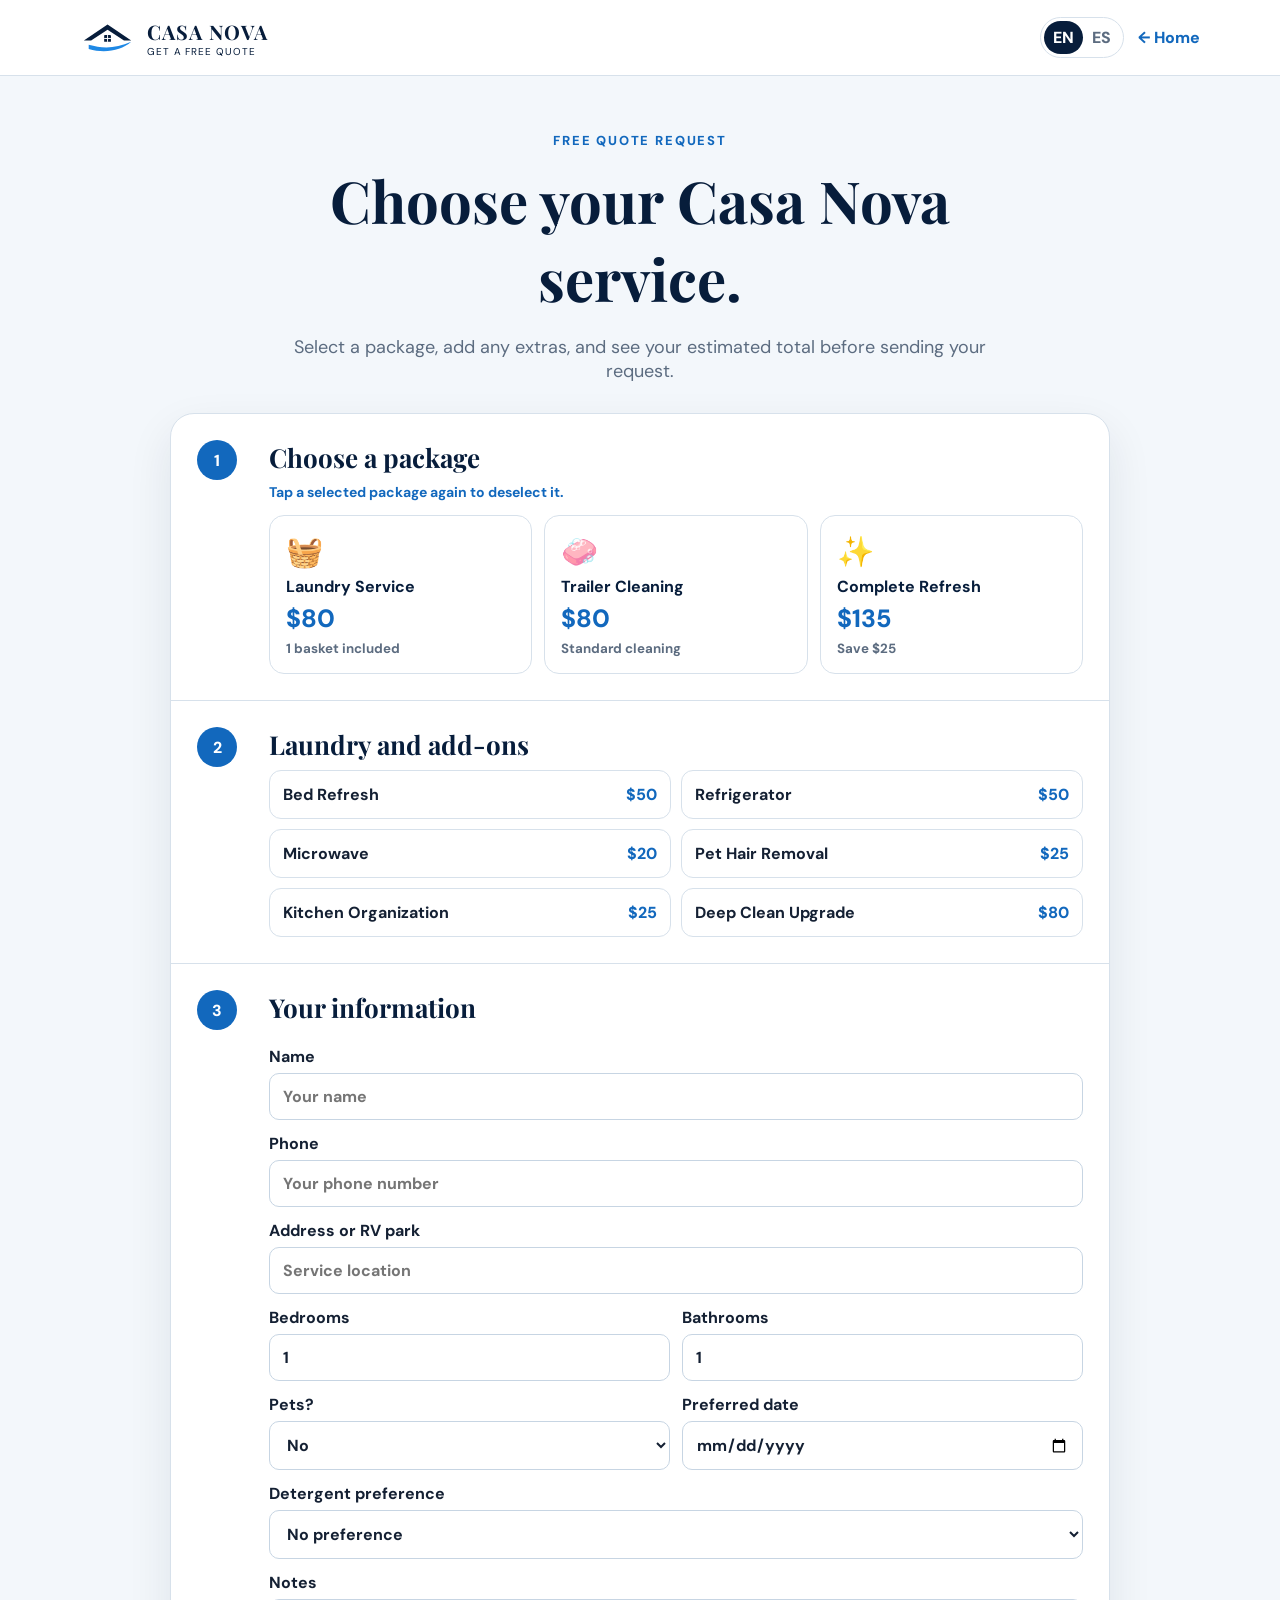
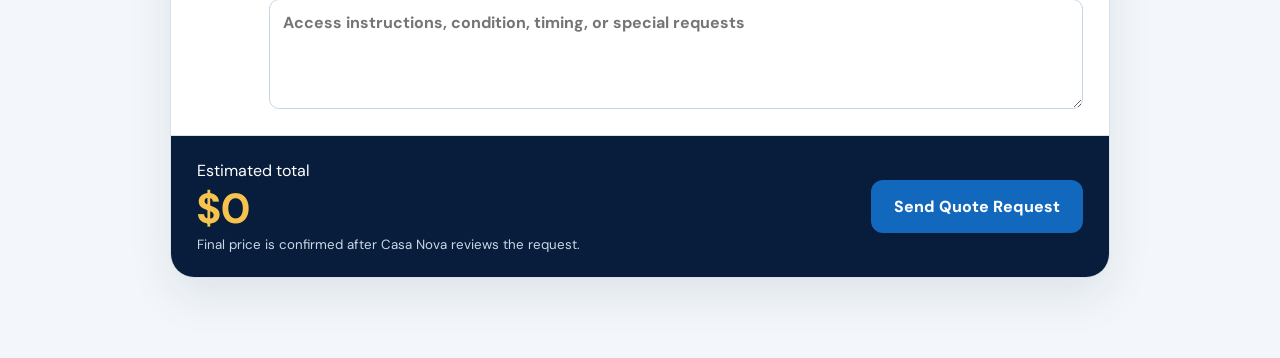
==== quote.html @ 49191aed "Add files via upload" ====
<!DOCTYPE html>
<html lang="en">
<head>
  <meta charset="UTF-8">
  <meta name="viewport" content="width=device-width, initial-scale=1.0">
  <meta name="description" content="Request a Casa Nova cleaning or laundry quote.">
  <title>Get a Quote | Casa Nova</title>
  <link rel="preconnect" href="https://fonts.googleapis.com">
  <link rel="preconnect" href="https://fonts.gstatic.com" crossorigin>
  <link href="https://fonts.googleapis.com/css2?family=DM+Sans:wght@400;500;600;700;800&family=Playfair+Display:wght@600;700&display=swap" rel="stylesheet">
  <link rel="stylesheet" href="styles.css">
</head>
<body class="quote-page">
  <header class="site-header">
    <div class="container nav-wrap">
      <a class="brand" href="index.html" aria-label="Casa Nova home">
        <svg class="brand-mark" viewBox="0 0 120 70" aria-hidden="true">
          <path d="M8 40 57 7l49 33h-15L57 18 23 40Z" fill="currentColor"/>
          <path d="M18 49c29 8 55 8 88-6-21 18-54 25-88 15Z" fill="#1E88E5"/>
          <rect x="50" y="29" width="14" height="14" rx="1" fill="currentColor"/>
          <path d="M57 29v14M50 36h14" stroke="#fff" stroke-width="2"/>
        </svg>
        <span><strong>CASA NOVA</strong><small>Get a Free Quote</small></span>
      </a>
      <div class="header-right">
        <div class="language-switch">
          <button class="lang-btn active" type="button" data-lang="en">EN</button>
          <button class="lang-btn" type="button" data-lang="es">ES</button>
        </div>
        <a class="back-home" href="index.html" data-en="← Home" data-es="← Inicio">← Home</a>
      </div>
    </div>
  </header>

  <main class="quote-main">
    <div class="container quote-layout">
      <section class="quote-intro">
        <p class="eyebrow" data-en="Free Quote Request" data-es="Solicitud de Cotización Gratis">Free Quote Request</p>
        <h1 data-en="Choose your Casa Nova service." data-es="Elija su servicio Casa Nova.">Choose your Casa Nova service.</h1>
        <p data-en="Select a package, add any extras, and see your estimated total before sending your request." data-es="Seleccione un paquete, agregue extras y vea su total estimado antes de enviar su solicitud.">
          Select a package, add any extras, and see your estimated total before sending your request.
        </p>
      </section>

      <form id="bookingForm" class="booking-card">
        <section class="quote-section">
          <div class="section-number">1</div>
          <div class="section-body">
            <h2 data-en="Choose a package" data-es="Elija un paquete">Choose a package</h2>
            <p class="tap-note" data-en="Tap a selected package again to deselect it." data-es="Toque nuevamente un paquete seleccionado para quitarlo.">Tap a selected package again to deselect it.</p>
            <div class="package-grid">
              <label class="package-card">
                <input type="radio" name="service" value="laundry">
                <span><b>🧺</b><strong data-en="Laundry Service" data-es="Servicio de Lavandería">Laundry Service</strong><em>$80</em><small data-en="1 basket included" data-es="1 canasta incluida">1 basket included</small></span>
              </label>
              <label class="package-card">
                <input type="radio" name="service" value="cleaning">
                <span><b>🧼</b><strong data-en="Trailer Cleaning" data-es="Limpieza de Tráiler">Trailer Cleaning</strong><em>$80</em><small data-en="Standard cleaning" data-es="Limpieza estándar">Standard cleaning</small></span>
              </label>
              <label class="package-card">
                <input type="radio" name="service" value="complete">
                <span><b>✨</b><strong data-en="Complete Refresh" data-es="Paquete Completo">Complete Refresh</strong><em>$135</em><small data-en="Save $25" data-es="Ahorre $25">Save $25</small></span>
              </label>
            </div>
          </div>
        </section>

        <section class="quote-section">
          <div class="section-number">2</div>
          <div class="section-body">
            <h2 data-en="Laundry and add-ons" data-es="Lavandería y extras">Laundry and add-ons</h2>
            <div id="basketSection" class="basket-control">
              <label><span data-en="Total laundry baskets" data-es="Total de canastas">Total laundry baskets</span><input id="baskets" type="number" min="1" max="20" value="1"></label>
              <small data-en="The first basket is included. Each additional basket is $15." data-es="La primera canasta está incluida. Cada canasta adicional cuesta $15.">The first basket is included. Each additional basket is $15.</small>
            </div>
            <div class="addon-grid">
              <label class="addon"><input type="checkbox" value="bed"><span><strong data-en="Bed Refresh" data-es="Servicio de Cama">Bed Refresh</strong><em>$50</em></span></label>
              <label class="addon"><input type="checkbox" value="fridge"><span><strong data-en="Refrigerator" data-es="Refrigerador">Refrigerator</strong><em>$50</em></span></label>
              <label class="addon"><input type="checkbox" value="microwave"><span><strong data-en="Microwave" data-es="Microondas">Microwave</strong><em>$20</em></span></label>
              <label class="addon"><input type="checkbox" value="pet"><span><strong data-en="Pet Hair Removal" data-es="Pelo de Mascota">Pet Hair Removal</strong><em>$25</em></span></label>
              <label class="addon"><input type="checkbox" value="kitchen"><span><strong data-en="Kitchen Organization" data-es="Organización de Cocina">Kitchen Organization</strong><em>$25</em></span></label>
              <label class="addon"><input id="deepClean" type="checkbox" value="deep"><span><strong data-en="Deep Clean Upgrade" data-es="Limpieza Profunda">Deep Clean Upgrade</strong><em>$80</em></span></label>
            </div>
          </div>
        </section>

        <section class="quote-section">
          <div class="section-number">3</div>
          <div class="section-body form-fields">
            <h2 data-en="Your information" data-es="Su información">Your information</h2>
            <label><span data-en="Name" data-es="Nombre">Name</span><input id="name" type="text" required placeholder="Your name"></label>
            <label><span data-en="Phone" data-es="Teléfono">Phone</span><input id="phone" type="tel" required placeholder="Your phone number"></label>
            <label><span data-en="Address or RV park" data-es="Dirección o parque de RV">Address or RV park</span><input id="address" type="text" placeholder="Service location"></label>
            <div class="two-col">
              <label><span data-en="Bedrooms" data-es="Recámaras">Bedrooms</span><input id="bedrooms" type="number" min="0" value="1"></label>
              <label><span data-en="Bathrooms" data-es="Baños">Bathrooms</span><input id="bathrooms" type="number" min="0" step="0.5" value="1"></label>
            </div>
            <div class="two-col">
              <label><span data-en="Pets?" data-es="¿Mascotas?">Pets?</span><select id="pets"><option value="No">No</option><option value="Yes">Yes</option></select></label>
              <label><span data-en="Preferred date" data-es="Fecha preferida">Preferred date</span><input id="date" type="date"></label>
            </div>
            <label><span data-en="Detergent preference" data-es="Preferencia de detergente">Detergent preference</span>
              <select id="detergent">
                <option value="No preference">No preference</option>
                <option value="Tide">Tide</option>
                <option value="Gain">Gain</option>
                <option value="Arm & Hammer">Arm & Hammer</option>
                <option value="Free & Clear">Free & Clear</option>
              </select>
            </label>
            <label><span data-en="Notes" data-es="Notas">Notes</span><textarea id="notes" rows="4" placeholder="Access instructions, condition, timing, or special requests"></textarea></label>
          </div>
        </section>

        <section class="quote-summary">
          <div>
            <span data-en="Estimated total" data-es="Total estimado">Estimated total</span>
            <strong id="estimatedTotal">$0</strong>
            <small data-en="Final price is confirmed after Casa Nova reviews the request." data-es="El precio final se confirma después de revisar la solicitud.">Final price is confirmed after Casa Nova reviews the request.</small>
          </div>
          <button class="btn btn-primary" type="submit" data-en="Send Quote Request" data-es="Enviar Solicitud">Send Quote Request</button>
        </section>
      </form>
    </div>
  </main>

  <script src="script.js"></script>
</body>
</html>
---- styles.css ----
:root{
  --navy:#071d3b;--blue:#1268bd;--gold:#d4a017;--ink:#142033;--muted:#5c6c80;
  --soft:#f3f7fb;--border:#d7e1eb;--white:#fff;
}
*{box-sizing:border-box}
html{scroll-behavior:smooth}
body{margin:0;font-family:"DM Sans",sans-serif;color:var(--ink);background:#fff}
a{text-decoration:none;color:inherit}
button,input,select,textarea{font:inherit}
.container{width:min(1120px,calc(100% - 28px));margin:auto}
.site-header{height:76px;background:#fff;border-bottom:1px solid var(--border);display:flex;align-items:center;position:sticky;top:0;z-index:50}
.nav-wrap{display:flex;align-items:center;justify-content:space-between;gap:20px}
.brand{display:flex;align-items:center;gap:9px;color:var(--navy)}
.brand-mark{width:58px;height:42px}
.brand span{display:flex;flex-direction:column}
.brand strong{font-family:"Playfair Display",serif;font-size:20px;letter-spacing:.05em}
.brand small{font-size:10px;text-transform:uppercase;letter-spacing:.09em}
.header-right{display:flex;align-items:center;gap:14px}
.header-phone,.back-home{font-weight:800;color:var(--blue)}
.language-switch{display:flex;border:1px solid var(--border);border-radius:999px;padding:3px}
.lang-btn{border:0;background:transparent;border-radius:999px;padding:6px 9px;font-weight:800;color:var(--muted);cursor:pointer}
.lang-btn.active{background:var(--navy);color:#fff}

.home-hero{position:relative;min-height:calc(100svh - 76px);display:flex;align-items:center;overflow:hidden}
.hero-bg{position:absolute;inset:0;width:100%;height:100%;object-fit:cover}
.hero-overlay{position:absolute;inset:0;background:linear-gradient(90deg,rgba(3,18,39,.9) 0%,rgba(4,26,55,.78) 48%,rgba(4,26,55,.26) 100%)}
.hero-content{position:relative;z-index:2;color:#fff;max-width:760px;padding-top:38px;padding-bottom:38px}
.eyebrow{text-transform:uppercase;letter-spacing:.14em;font-weight:800;font-size:13px;color:var(--blue);margin:0 0 12px}
.eyebrow.light{color:#bfe4ff}
h1,h2{font-family:"Playfair Display",serif;color:var(--navy)}
.home-hero h1{color:#fff;font-size:clamp(52px,8vw,92px);line-height:.98;margin:0 0 10px}
.hero-tagline{font-family:"Playfair Display",serif;font-size:clamp(25px,3vw,38px);color:#f6c34e;margin:0 0 15px}
.hero-summary{font-size:20px;line-height:1.55;max-width:650px;color:#edf5fb}
.hero-actions{display:flex;gap:13px;margin-top:28px}
.btn{display:inline-flex;align-items:center;justify-content:center;border-radius:12px;padding:15px 22px;border:1px solid transparent;font-weight:800;cursor:pointer}
.btn-gold{background:var(--gold);color:#fff}
.btn-glass{background:rgba(255,255,255,.12);border-color:rgba(255,255,255,.6);color:#fff}
.btn-primary{background:var(--blue);color:#fff}
.quick-options{margin-top:-52px;position:relative;z-index:4}
.quick-grid{display:grid;grid-template-columns:repeat(3,1fr);gap:14px}
.quick-card{display:flex;align-items:center;gap:14px;background:#fff;border:1px solid var(--border);border-radius:17px;padding:18px;box-shadow:0 16px 35px rgba(7,29,59,.12)}
.quick-card span{font-size:34px}
.quick-card div{display:flex;flex-direction:column}
.quick-card strong{color:var(--navy);font-size:18px}
.quick-card small{color:var(--muted)}
.quick-card.featured{border:2px solid var(--gold)}
.home-footer-callout{padding:30px 0}
.callout-row{display:flex;align-items:center;justify-content:space-between;gap:20px}
.callout-row>div{display:flex;flex-direction:column}
.callout-row strong{color:var(--navy)}
.callout-row span{color:var(--muted)}
.text-link{color:var(--blue);font-weight:800}

.quote-main{padding:56px 0 80px;background:var(--soft);min-height:calc(100vh - 76px)}
.quote-layout{max-width:940px}
.quote-intro{text-align:center;max-width:720px;margin:0 auto 30px}
.quote-intro h1{font-size:clamp(38px,5vw,58px);margin:0 0 10px}
.quote-intro>p:last-child{color:var(--muted);font-size:18px}
.booking-card{background:#fff;border:1px solid var(--border);border-radius:24px;box-shadow:0 18px 45px rgba(7,29,59,.09);overflow:hidden}
.quote-section{display:grid;grid-template-columns:54px 1fr;gap:18px;padding:26px;border-bottom:1px solid var(--border)}
.section-number{width:40px;height:40px;border-radius:50%;display:grid;place-items:center;background:var(--blue);color:#fff;font-weight:800}
.section-body h2{font-size:26px;margin:0 0 8px}
.tap-note{margin:0 0 14px;color:var(--blue);font-weight:700;font-size:14px}
.package-grid{display:grid;grid-template-columns:repeat(3,1fr);gap:12px}
.package-card input,.addon input{position:absolute;opacity:0}
.package-card span{height:100%;display:flex;flex-direction:column;gap:5px;padding:16px;border:1px solid var(--border);border-radius:15px;cursor:pointer}
.package-card input:checked+span{border-color:var(--blue);box-shadow:0 0 0 3px rgba(18,104,189,.13);background:#f4f9fe}
.package-card b{font-size:30px}.package-card strong{color:var(--navy)}.package-card em{font-style:normal;color:var(--blue);font-size:25px;font-weight:800}.package-card small{color:var(--muted)}
.basket-control{display:grid;gap:7px;margin-bottom:15px}
.basket-control label{max-width:260px}
.addon-grid{display:grid;grid-template-columns:repeat(2,1fr);gap:10px}
.addon span{display:flex;align-items:center;justify-content:space-between;gap:10px;border:1px solid var(--border);border-radius:12px;padding:13px;cursor:pointer}
.addon input:checked+span{border-color:var(--blue);background:#f4f9fe;box-shadow:0 0 0 3px rgba(18,104,189,.1)}
.addon input:disabled+span{opacity:.45}
.addon em{font-style:normal;color:var(--blue);font-weight:800}
.form-fields{display:grid;gap:13px}
label{display:grid;gap:6px;font-weight:700}
input,select,textarea{width:100%;border:1px solid #c7d5e3;border-radius:10px;padding:12px 13px;background:#fff;color:var(--ink)}
input:focus,select:focus,textarea:focus{outline:3px solid rgba(18,104,189,.13);border-color:var(--blue)}
.two-col{display:grid;grid-template-columns:1fr 1fr;gap:12px}
.quote-summary{display:flex;align-items:center;justify-content:space-between;gap:20px;background:var(--navy);color:#fff;padding:24px 26px}
.quote-summary>div{display:flex;flex-direction:column}
.quote-summary strong{font-size:42px;color:#f6c34e}
.quote-summary small{color:#cbd9e7}

@media(max-width:760px){
  .header-phone{display:none}
  .home-hero{min-height:calc(100svh - 76px)}
  .hero-overlay{background:linear-gradient(180deg,rgba(3,18,39,.55) 0%,rgba(3,18,39,.88) 68%,rgba(3,18,39,.96) 100%)}
  .hero-content{align-self:flex-end;padding-bottom:100px}
  .home-hero h1{font-size:52px}
  .hero-summary{font-size:17px}
  .quick-options{margin-top:-74px}
  .quick-grid{grid-template-columns:1fr}
  .quick-card{padding:14px 16px}
  .home-footer-callout{padding:22px 0 28px}
  .callout-row{flex-direction:column;align-items:flex-start}
  .quote-main{padding-top:34px}
  .quote-section{grid-template-columns:1fr;padding:20px}
  .section-number{width:34px;height:34px}
  .package-grid,.addon-grid,.two-col{grid-template-columns:1fr}
  .quote-summary{flex-direction:column;align-items:stretch}
  .quote-summary .btn{width:100%}
}
@media(max-width:460px){
  .brand small{display:none}
  .brand strong{font-size:17px}
  .brand-mark{width:50px}
  .hero-actions{flex-direction:column}
  .home-hero h1{font-size:46px}
}
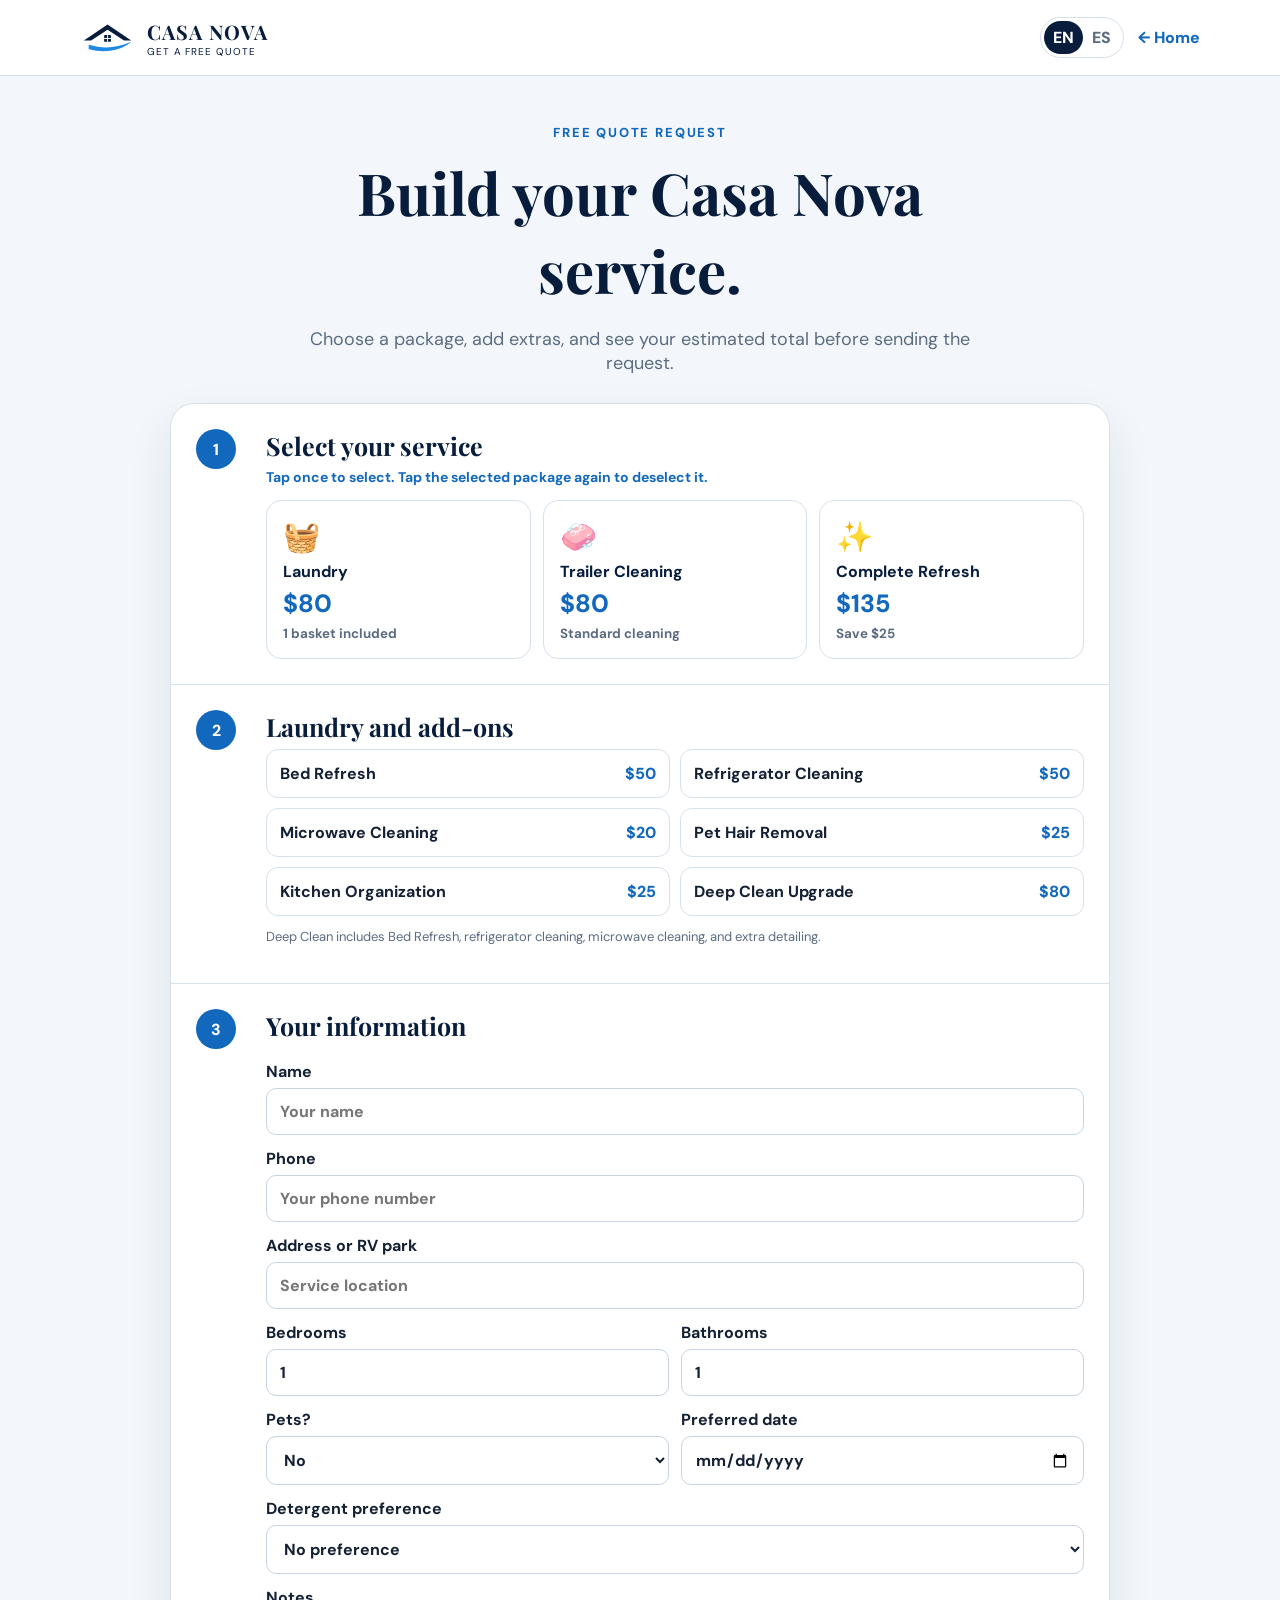
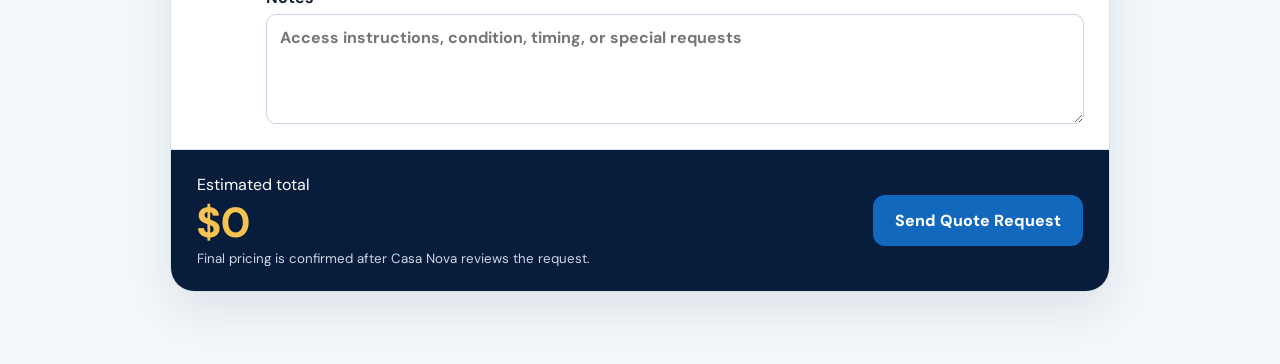
==== commit 39bf8b04: "Add files via upload" ====
--- a/quote.html
+++ b/quote.html
@@ -3,7 +3,7 @@
 <head>
   <meta charset="UTF-8">
   <meta name="viewport" content="width=device-width, initial-scale=1.0">
-  <meta name="description" content="Request a Casa Nova cleaning or laundry quote.">
+  <meta name="description" content="Request a Casa Nova quote for cleaning and laundry services.">
   <title>Get a Quote | Casa Nova</title>
   <link rel="preconnect" href="https://fonts.googleapis.com">
   <link rel="preconnect" href="https://fonts.gstatic.com" crossorigin>
@@ -20,85 +20,123 @@
           <rect x="50" y="29" width="14" height="14" rx="1" fill="currentColor"/>
           <path d="M57 29v14M50 36h14" stroke="#fff" stroke-width="2"/>
         </svg>
-        <span><strong>CASA NOVA</strong><small>Get a Free Quote</small></span>
+        <span>
+          <strong>CASA NOVA</strong>
+          <small data-en="Get a Free Quote" data-es="Cotización Gratis">Get a Free Quote</small>
+        </span>
       </a>
-      <div class="header-right">
+
+      <div class="header-actions">
         <div class="language-switch">
           <button class="lang-btn active" type="button" data-lang="en">EN</button>
           <button class="lang-btn" type="button" data-lang="es">ES</button>
         </div>
-        <a class="back-home" href="index.html" data-en="← Home" data-es="← Inicio">← Home</a>
+        <a class="back-link" href="index.html" data-en="← Home" data-es="← Inicio">← Home</a>
       </div>
     </div>
   </header>
 
   <main class="quote-main">
-    <div class="container quote-layout">
-      <section class="quote-intro">
+    <div class="container quote-wrap">
+      <div class="quote-heading">
         <p class="eyebrow" data-en="Free Quote Request" data-es="Solicitud de Cotización Gratis">Free Quote Request</p>
-        <h1 data-en="Choose your Casa Nova service." data-es="Elija su servicio Casa Nova.">Choose your Casa Nova service.</h1>
-        <p data-en="Select a package, add any extras, and see your estimated total before sending your request." data-es="Seleccione un paquete, agregue extras y vea su total estimado antes de enviar su solicitud.">
-          Select a package, add any extras, and see your estimated total before sending your request.
+        <h1 data-en="Build your Casa Nova service." data-es="Arme su servicio Casa Nova.">Build your Casa Nova service.</h1>
+        <p data-en="Choose a package, add extras, and see your estimated total before sending the request." data-es="Elija un paquete, agregue extras y vea su total estimado antes de enviar la solicitud.">
+          Choose a package, add extras, and see your estimated total before sending the request.
         </p>
-      </section>
+      </div>
 
-      <form id="bookingForm" class="booking-card">
-        <section class="quote-section">
-          <div class="section-number">1</div>
-          <div class="section-body">
-            <h2 data-en="Choose a package" data-es="Elija un paquete">Choose a package</h2>
-            <p class="tap-note" data-en="Tap a selected package again to deselect it." data-es="Toque nuevamente un paquete seleccionado para quitarlo.">Tap a selected package again to deselect it.</p>
-            <div class="package-grid">
-              <label class="package-card">
+      <form id="bookingForm" class="quote-card">
+        <section class="quote-step">
+          <div class="step-number">1</div>
+          <div class="step-body">
+            <h2 data-en="Select your service" data-es="Seleccione su servicio">Select your service</h2>
+            <p class="step-note" data-en="Tap once to select. Tap the selected package again to deselect it." data-es="Toque una vez para seleccionar. Toque nuevamente el paquete seleccionado para quitarlo.">
+              Tap once to select. Tap the selected package again to deselect it.
+            </p>
+
+            <div class="service-select-grid">
+              <label class="service-choice">
                 <input type="radio" name="service" value="laundry">
-                <span><b>🧺</b><strong data-en="Laundry Service" data-es="Servicio de Lavandería">Laundry Service</strong><em>$80</em><small data-en="1 basket included" data-es="1 canasta incluida">1 basket included</small></span>
+                <span>
+                  <b>🧺</b>
+                  <strong data-en="Laundry" data-es="Lavandería">Laundry</strong>
+                  <em>$80</em>
+                  <small data-en="1 basket included" data-es="1 canasta incluida">1 basket included</small>
+                </span>
               </label>
-              <label class="package-card">
+
+              <label class="service-choice">
                 <input type="radio" name="service" value="cleaning">
-                <span><b>🧼</b><strong data-en="Trailer Cleaning" data-es="Limpieza de Tráiler">Trailer Cleaning</strong><em>$80</em><small data-en="Standard cleaning" data-es="Limpieza estándar">Standard cleaning</small></span>
+                <span>
+                  <b>🧼</b>
+                  <strong data-en="Trailer Cleaning" data-es="Limpieza de Tráiler">Trailer Cleaning</strong>
+                  <em>$80</em>
+                  <small data-en="Standard cleaning" data-es="Limpieza estándar">Standard cleaning</small>
+                </span>
               </label>
-              <label class="package-card">
+
+              <label class="service-choice">
                 <input type="radio" name="service" value="complete">
-                <span><b>✨</b><strong data-en="Complete Refresh" data-es="Paquete Completo">Complete Refresh</strong><em>$135</em><small data-en="Save $25" data-es="Ahorre $25">Save $25</small></span>
+                <span>
+                  <b>✨</b>
+                  <strong data-en="Complete Refresh" data-es="Paquete Completo">Complete Refresh</strong>
+                  <em>$135</em>
+                  <small data-en="Save $25" data-es="Ahorre $25">Save $25</small>
+                </span>
               </label>
             </div>
           </div>
         </section>
 
-        <section class="quote-section">
-          <div class="section-number">2</div>
-          <div class="section-body">
+        <section class="quote-step">
+          <div class="step-number">2</div>
+          <div class="step-body">
             <h2 data-en="Laundry and add-ons" data-es="Lavandería y extras">Laundry and add-ons</h2>
-            <div id="basketSection" class="basket-control">
-              <label><span data-en="Total laundry baskets" data-es="Total de canastas">Total laundry baskets</span><input id="baskets" type="number" min="1" max="20" value="1"></label>
-              <small data-en="The first basket is included. Each additional basket is $15." data-es="La primera canasta está incluida. Cada canasta adicional cuesta $15.">The first basket is included. Each additional basket is $15.</small>
+
+            <div id="basketSection" class="basket-section">
+              <label>
+                <span data-en="Total laundry baskets" data-es="Total de canastas">Total laundry baskets</span>
+                <input id="baskets" type="number" min="1" max="20" value="1">
+              </label>
+              <small data-en="The first basket is included. Each additional basket is $15." data-es="La primera canasta está incluida. Cada canasta adicional cuesta $15.">
+                The first basket is included. Each additional basket is $15.
+              </small>
             </div>
+
             <div class="addon-grid">
-              <label class="addon"><input type="checkbox" value="bed"><span><strong data-en="Bed Refresh" data-es="Servicio de Cama">Bed Refresh</strong><em>$50</em></span></label>
-              <label class="addon"><input type="checkbox" value="fridge"><span><strong data-en="Refrigerator" data-es="Refrigerador">Refrigerator</strong><em>$50</em></span></label>
-              <label class="addon"><input type="checkbox" value="microwave"><span><strong data-en="Microwave" data-es="Microondas">Microwave</strong><em>$20</em></span></label>
-              <label class="addon"><input type="checkbox" value="pet"><span><strong data-en="Pet Hair Removal" data-es="Pelo de Mascota">Pet Hair Removal</strong><em>$25</em></span></label>
-              <label class="addon"><input type="checkbox" value="kitchen"><span><strong data-en="Kitchen Organization" data-es="Organización de Cocina">Kitchen Organization</strong><em>$25</em></span></label>
-              <label class="addon"><input id="deepClean" type="checkbox" value="deep"><span><strong data-en="Deep Clean Upgrade" data-es="Limpieza Profunda">Deep Clean Upgrade</strong><em>$80</em></span></label>
+              <label class="addon-choice"><input type="checkbox" value="bed"><span><strong data-en="Bed Refresh" data-es="Servicio de Cama">Bed Refresh</strong><em>$50</em></span></label>
+              <label class="addon-choice"><input type="checkbox" value="fridge"><span><strong data-en="Refrigerator Cleaning" data-es="Limpieza de Refrigerador">Refrigerator Cleaning</strong><em>$50</em></span></label>
+              <label class="addon-choice"><input type="checkbox" value="microwave"><span><strong data-en="Microwave Cleaning" data-es="Limpieza de Microondas">Microwave Cleaning</strong><em>$20</em></span></label>
+              <label class="addon-choice"><input type="checkbox" value="pet"><span><strong data-en="Pet Hair Removal" data-es="Eliminación de Pelo de Mascota">Pet Hair Removal</strong><em>$25</em></span></label>
+              <label class="addon-choice"><input type="checkbox" value="kitchen"><span><strong data-en="Kitchen Organization" data-es="Organización de Cocina">Kitchen Organization</strong><em>$25</em></span></label>
+              <label class="addon-choice"><input id="deepClean" type="checkbox" value="deep"><span><strong data-en="Deep Clean Upgrade" data-es="Limpieza Profunda">Deep Clean Upgrade</strong><em>$80</em></span></label>
             </div>
+
+            <p class="small-note" data-en="Deep Clean includes Bed Refresh, refrigerator cleaning, microwave cleaning, and extra detailing." data-es="La Limpieza Profunda incluye Servicio de Cama, limpieza de refrigerador, limpieza de microondas y detallado adicional.">
+              Deep Clean includes Bed Refresh, refrigerator cleaning, microwave cleaning, and extra detailing.
+            </p>
           </div>
         </section>
 
-        <section class="quote-section">
-          <div class="section-number">3</div>
-          <div class="section-body form-fields">
+        <section class="quote-step">
+          <div class="step-number">3</div>
+          <div class="step-body fields">
             <h2 data-en="Your information" data-es="Su información">Your information</h2>
             <label><span data-en="Name" data-es="Nombre">Name</span><input id="name" type="text" required placeholder="Your name"></label>
             <label><span data-en="Phone" data-es="Teléfono">Phone</span><input id="phone" type="tel" required placeholder="Your phone number"></label>
             <label><span data-en="Address or RV park" data-es="Dirección o parque de RV">Address or RV park</span><input id="address" type="text" placeholder="Service location"></label>
+
             <div class="two-col">
               <label><span data-en="Bedrooms" data-es="Recámaras">Bedrooms</span><input id="bedrooms" type="number" min="0" value="1"></label>
               <label><span data-en="Bathrooms" data-es="Baños">Bathrooms</span><input id="bathrooms" type="number" min="0" step="0.5" value="1"></label>
             </div>
+
             <div class="two-col">
               <label><span data-en="Pets?" data-es="¿Mascotas?">Pets?</span><select id="pets"><option value="No">No</option><option value="Yes">Yes</option></select></label>
               <label><span data-en="Preferred date" data-es="Fecha preferida">Preferred date</span><input id="date" type="date"></label>
             </div>
+
             <label><span data-en="Detergent preference" data-es="Preferencia de detergente">Detergent preference</span>
               <select id="detergent">
                 <option value="No preference">No preference</option>
@@ -108,15 +146,18 @@
                 <option value="Free & Clear">Free & Clear</option>
               </select>
             </label>
+
             <label><span data-en="Notes" data-es="Notas">Notes</span><textarea id="notes" rows="4" placeholder="Access instructions, condition, timing, or special requests"></textarea></label>
           </div>
         </section>
 
-        <section class="quote-summary">
-          <div>
+        <section class="quote-footer">
+          <div class="total-box">
             <span data-en="Estimated total" data-es="Total estimado">Estimated total</span>
             <strong id="estimatedTotal">$0</strong>
-            <small data-en="Final price is confirmed after Casa Nova reviews the request." data-es="El precio final se confirma después de revisar la solicitud.">Final price is confirmed after Casa Nova reviews the request.</small>
+            <small data-en="Final pricing is confirmed after Casa Nova reviews the request." data-es="El precio final se confirma después de revisar la solicitud.">
+              Final pricing is confirmed after Casa Nova reviews the request.
+            </small>
           </div>
           <button class="btn btn-primary" type="submit" data-en="Send Quote Request" data-es="Enviar Solicitud">Send Quote Request</button>
         </section>
--- a/styles.css
+++ b/styles.css
@@ -1,6 +1,12 @@
 :root{
-  --navy:#071d3b;--blue:#1268bd;--gold:#d4a017;--ink:#142033;--muted:#5c6c80;
-  --soft:#f3f7fb;--border:#d7e1eb;--white:#fff;
+  --navy:#071d3b;
+  --blue:#1268bd;
+  --gold:#d4a017;
+  --ink:#142033;
+  --muted:#5c6c80;
+  --soft:#f3f7fb;
+  --border:#d7e1eb;
+  --white:#fff;
 }
 *{box-sizing:border-box}
 html{scroll-behavior:smooth}
@@ -15,97 +21,122 @@
 .brand span{display:flex;flex-direction:column}
 .brand strong{font-family:"Playfair Display",serif;font-size:20px;letter-spacing:.05em}
 .brand small{font-size:10px;text-transform:uppercase;letter-spacing:.09em}
-.header-right{display:flex;align-items:center;gap:14px}
-.header-phone,.back-home{font-weight:800;color:var(--blue)}
+.header-actions{display:flex;align-items:center;gap:14px}
+.phone-link,.back-link{font-weight:800;color:var(--blue)}
 .language-switch{display:flex;border:1px solid var(--border);border-radius:999px;padding:3px}
 .lang-btn{border:0;background:transparent;border-radius:999px;padding:6px 9px;font-weight:800;color:var(--muted);cursor:pointer}
 .lang-btn.active{background:var(--navy);color:#fff}
 
-.home-hero{position:relative;min-height:calc(100svh - 76px);display:flex;align-items:center;overflow:hidden}
-.hero-bg{position:absolute;inset:0;width:100%;height:100%;object-fit:cover}
-.hero-overlay{position:absolute;inset:0;background:linear-gradient(90deg,rgba(3,18,39,.9) 0%,rgba(4,26,55,.78) 48%,rgba(4,26,55,.26) 100%)}
-.hero-content{position:relative;z-index:2;color:#fff;max-width:760px;padding-top:38px;padding-bottom:38px}
+.hero{padding:64px 0 46px;background:linear-gradient(135deg,#fff 0%,#f2f8fd 100%)}
+.hero-grid{display:grid;grid-template-columns:1.05fr .95fr;gap:46px;align-items:center}
 .eyebrow{text-transform:uppercase;letter-spacing:.14em;font-weight:800;font-size:13px;color:var(--blue);margin:0 0 12px}
-.eyebrow.light{color:#bfe4ff}
-h1,h2{font-family:"Playfair Display",serif;color:var(--navy)}
-.home-hero h1{color:#fff;font-size:clamp(52px,8vw,92px);line-height:.98;margin:0 0 10px}
-.hero-tagline{font-family:"Playfair Display",serif;font-size:clamp(25px,3vw,38px);color:#f6c34e;margin:0 0 15px}
-.hero-summary{font-size:20px;line-height:1.55;max-width:650px;color:#edf5fb}
-.hero-actions{display:flex;gap:13px;margin-top:28px}
-.btn{display:inline-flex;align-items:center;justify-content:center;border-radius:12px;padding:15px 22px;border:1px solid transparent;font-weight:800;cursor:pointer}
-.btn-gold{background:var(--gold);color:#fff}
-.btn-glass{background:rgba(255,255,255,.12);border-color:rgba(255,255,255,.6);color:#fff}
+h1,h2{font-family:"Playfair Display",serif;color:var(--navy);margin-top:0}
+.hero h1{font-size:clamp(50px,7vw,82px);line-height:1.02;margin-bottom:10px}
+.tagline{font-family:"Playfair Display",serif;color:var(--blue);font-size:clamp(24px,3vw,35px);margin:0 0 16px}
+.hero-text{font-size:19px;line-height:1.6;color:var(--muted);max-width:680px}
+.hero-actions{display:flex;gap:13px;margin:26px 0}
+.btn{display:inline-flex;align-items:center;justify-content:center;border-radius:12px;padding:14px 21px;border:1px solid transparent;font-weight:800;cursor:pointer}
 .btn-primary{background:var(--blue);color:#fff}
-.quick-options{margin-top:-52px;position:relative;z-index:4}
-.quick-grid{display:grid;grid-template-columns:repeat(3,1fr);gap:14px}
-.quick-card{display:flex;align-items:center;gap:14px;background:#fff;border:1px solid var(--border);border-radius:17px;padding:18px;box-shadow:0 16px 35px rgba(7,29,59,.12)}
-.quick-card span{font-size:34px}
-.quick-card div{display:flex;flex-direction:column}
-.quick-card strong{color:var(--navy);font-size:18px}
-.quick-card small{color:var(--muted)}
-.quick-card.featured{border:2px solid var(--gold)}
-.home-footer-callout{padding:30px 0}
-.callout-row{display:flex;align-items:center;justify-content:space-between;gap:20px}
-.callout-row>div{display:flex;flex-direction:column}
-.callout-row strong{color:var(--navy)}
-.callout-row span{color:var(--muted)}
-.text-link{color:var(--blue);font-weight:800}
+.btn-primary:hover{background:#0a57a2}
+.btn-secondary{background:#fff;color:var(--blue);border-color:var(--blue)}
+.trust-row{display:flex;flex-wrap:wrap;gap:16px;color:var(--navy);font-weight:700;font-size:14px}
 
-.quote-main{padding:56px 0 80px;background:var(--soft);min-height:calc(100vh - 76px)}
-.quote-layout{max-width:940px}
-.quote-intro{text-align:center;max-width:720px;margin:0 auto 30px}
-.quote-intro h1{font-size:clamp(38px,5vw,58px);margin:0 0 10px}
-.quote-intro>p:last-child{color:var(--muted);font-size:18px}
-.booking-card{background:#fff;border:1px solid var(--border);border-radius:24px;box-shadow:0 18px 45px rgba(7,29,59,.09);overflow:hidden}
-.quote-section{display:grid;grid-template-columns:54px 1fr;gap:18px;padding:26px;border-bottom:1px solid var(--border)}
-.section-number{width:40px;height:40px;border-radius:50%;display:grid;place-items:center;background:var(--blue);color:#fff;font-weight:800}
-.section-body h2{font-size:26px;margin:0 0 8px}
-.tap-note{margin:0 0 14px;color:var(--blue);font-weight:700;font-size:14px}
-.package-grid{display:grid;grid-template-columns:repeat(3,1fr);gap:12px}
-.package-card input,.addon input{position:absolute;opacity:0}
-.package-card span{height:100%;display:flex;flex-direction:column;gap:5px;padding:16px;border:1px solid var(--border);border-radius:15px;cursor:pointer}
-.package-card input:checked+span{border-color:var(--blue);box-shadow:0 0 0 3px rgba(18,104,189,.13);background:#f4f9fe}
-.package-card b{font-size:30px}.package-card strong{color:var(--navy)}.package-card em{font-style:normal;color:var(--blue);font-size:25px;font-weight:800}.package-card small{color:var(--muted)}
-.basket-control{display:grid;gap:7px;margin-bottom:15px}
-.basket-control label{max-width:260px}
+.hero-visual{display:flex;justify-content:center}
+.visual-card{width:min(460px,100%);height:430px;border-radius:32px;background:linear-gradient(145deg,#0a2c59,#1268bd);position:relative;overflow:hidden;box-shadow:0 28px 60px rgba(7,29,59,.22)}
+.visual-card:before{content:"";position:absolute;width:330px;height:330px;border-radius:50%;background:rgba(255,255,255,.08);top:-110px;right:-70px}
+.sparkle{position:absolute;color:#f6c34e;font-size:34px}
+.s1{top:38px;right:58px}.s2{top:82px;right:108px;font-size:22px}
+.house{position:absolute;left:52px;top:70px;width:178px}
+.roof{width:150px;height:95px;background:#fff;clip-path:polygon(50% 0,100% 60%,85% 60%,85% 100%,15% 100%,15% 60%,0 60%);margin:auto}
+.home-body{width:120px;height:90px;background:#eaf4fc;margin:-38px auto 0;border-radius:0 0 8px 8px;position:relative}
+.window{width:34px;height:34px;background:#5ab4e6;position:absolute;left:16px;top:18px;border:4px solid #fff}
+.window:before,.window:after{content:"";position:absolute;background:#fff}.window:before{width:100%;height:3px;top:12px}.window:after{height:100%;width:3px;left:12px}
+.door{position:absolute;width:30px;height:55px;background:#d4a017;right:18px;bottom:0;border-radius:4px 4px 0 0}
+.laundry-stack{position:absolute;right:40px;bottom:78px;width:195px;height:190px}
+.towel{position:absolute;left:28px;width:138px;height:45px;border-radius:14px;box-shadow:0 8px 14px rgba(0,0,0,.18)}
+.towel-1{top:0;background:#fff}.towel-2{top:38px;background:#d8ecf8}.towel-3{top:76px;background:#2e86c1}
+.basket{position:absolute;left:0;bottom:0;width:195px;height:92px;border:9px solid #8d5724;border-radius:18px 18px 42px 42px;background:repeating-linear-gradient(12deg,#b97a37 0 8px,#d39b57 8px 15px)}
+.visual-copy{position:absolute;left:34px;bottom:26px;color:#fff;display:flex;flex-direction:column}
+.visual-copy strong{font-family:"Playfair Display",serif;font-size:25px}
+.visual-copy span{color:#f6c34e;font-weight:800}
+
+.packages{padding:52px 0 64px}
+.section-heading{text-align:center;max-width:700px;margin:0 auto 28px}
+.section-heading h2{font-size:clamp(32px,4vw,46px);margin-bottom:0}
+.package-grid{display:grid;grid-template-columns:repeat(3,1fr);gap:16px}
+.package-card{position:relative;display:flex;flex-direction:column;align-items:center;text-align:center;gap:7px;padding:24px 18px;border:1px solid var(--border);border-radius:20px;background:#fff;box-shadow:0 14px 30px rgba(7,29,59,.07);transition:.2s}
+.package-card:hover{transform:translateY(-3px);box-shadow:0 18px 36px rgba(7,29,59,.12)}
+.package-card.featured{border:2px solid var(--gold)}
+.best-value{position:absolute;top:-12px;right:18px;background:var(--gold);color:#fff;padding:5px 10px;border-radius:999px;font-size:11px;font-weight:800}
+.package-icon{font-size:38px}
+.package-card strong{font-size:20px;color:var(--navy)}
+.package-card em{font-style:normal;font-size:34px;font-weight:800;color:var(--blue)}
+.package-card.featured em{color:var(--gold)}
+.package-card small{color:var(--muted)}
+.bottom-cta{margin-top:28px;background:var(--navy);color:#fff;border-radius:20px;padding:22px 24px;display:flex;align-items:center;justify-content:space-between;gap:20px}
+.bottom-cta>div{display:flex;flex-direction:column}
+.bottom-cta strong{font-size:22px}.bottom-cta span{color:#c8d8e9}
+
+.quote-main{padding:48px 0 72px;background:var(--soft);min-height:calc(100vh - 76px)}
+.quote-wrap{max-width:940px}
+.quote-heading{text-align:center;max-width:720px;margin:0 auto 28px}
+.quote-heading h1{font-size:clamp(38px,5vw,58px);margin-bottom:10px}
+.quote-heading>p:last-child{color:var(--muted);font-size:18px}
+.quote-card{background:#fff;border:1px solid var(--border);border-radius:24px;box-shadow:0 18px 45px rgba(7,29,59,.09);overflow:hidden}
+.quote-step{display:grid;grid-template-columns:52px 1fr;gap:18px;padding:25px;border-bottom:1px solid var(--border)}
+.step-number{width:40px;height:40px;border-radius:50%;display:grid;place-items:center;background:var(--blue);color:#fff;font-weight:800}
+.step-body h2{font-size:25px;margin-bottom:6px}
+.step-note{margin:0 0 14px;color:var(--blue);font-size:14px;font-weight:700}
+.service-select-grid{display:grid;grid-template-columns:repeat(3,1fr);gap:12px}
+.service-choice input,.addon-choice input{position:absolute;opacity:0}
+.service-choice span{height:100%;display:flex;flex-direction:column;gap:5px;padding:16px;border:1px solid var(--border);border-radius:15px;cursor:pointer}
+.service-choice input:checked+span{border-color:var(--blue);box-shadow:0 0 0 3px rgba(18,104,189,.13);background:#f4f9fe}
+.service-choice b{font-size:30px}
+.service-choice strong{color:var(--navy)}
+.service-choice em{font-style:normal;color:var(--blue);font-size:25px;font-weight:800}
+.service-choice small{color:var(--muted)}
+.basket-section{display:grid;gap:7px;margin-bottom:15px}
+.basket-section label{max-width:260px}
 .addon-grid{display:grid;grid-template-columns:repeat(2,1fr);gap:10px}
-.addon span{display:flex;align-items:center;justify-content:space-between;gap:10px;border:1px solid var(--border);border-radius:12px;padding:13px;cursor:pointer}
-.addon input:checked+span{border-color:var(--blue);background:#f4f9fe;box-shadow:0 0 0 3px rgba(18,104,189,.1)}
-.addon input:disabled+span{opacity:.45}
-.addon em{font-style:normal;color:var(--blue);font-weight:800}
-.form-fields{display:grid;gap:13px}
+.addon-choice span{display:flex;align-items:center;justify-content:space-between;gap:10px;border:1px solid var(--border);border-radius:12px;padding:13px;cursor:pointer}
+.addon-choice input:checked+span{border-color:var(--blue);background:#f4f9fe;box-shadow:0 0 0 3px rgba(18,104,189,.1)}
+.addon-choice input:disabled+span{opacity:.45}
+.addon-choice em{font-style:normal;color:var(--blue);font-weight:800}
+.small-note{font-size:13px;color:var(--muted);margin-top:12px}
+.fields{display:grid;gap:13px}
 label{display:grid;gap:6px;font-weight:700}
 input,select,textarea{width:100%;border:1px solid #c7d5e3;border-radius:10px;padding:12px 13px;background:#fff;color:var(--ink)}
 input:focus,select:focus,textarea:focus{outline:3px solid rgba(18,104,189,.13);border-color:var(--blue)}
 .two-col{display:grid;grid-template-columns:1fr 1fr;gap:12px}
-.quote-summary{display:flex;align-items:center;justify-content:space-between;gap:20px;background:var(--navy);color:#fff;padding:24px 26px}
-.quote-summary>div{display:flex;flex-direction:column}
-.quote-summary strong{font-size:42px;color:#f6c34e}
-.quote-summary small{color:#cbd9e7}
+.quote-footer{display:flex;align-items:center;justify-content:space-between;gap:20px;background:var(--navy);color:#fff;padding:24px 26px}
+.total-box{display:flex;flex-direction:column}
+.total-box strong{font-size:42px;color:#f6c34e}
+.total-box small{color:#cbd9e7}
 
-@media(max-width:760px){
-  .header-phone{display:none}
-  .home-hero{min-height:calc(100svh - 76px)}
-  .hero-overlay{background:linear-gradient(180deg,rgba(3,18,39,.55) 0%,rgba(3,18,39,.88) 68%,rgba(3,18,39,.96) 100%)}
-  .hero-content{align-self:flex-end;padding-bottom:100px}
-  .home-hero h1{font-size:52px}
-  .hero-summary{font-size:17px}
-  .quick-options{margin-top:-74px}
-  .quick-grid{grid-template-columns:1fr}
-  .quick-card{padding:14px 16px}
-  .home-footer-callout{padding:22px 0 28px}
-  .callout-row{flex-direction:column;align-items:flex-start}
-  .quote-main{padding-top:34px}
-  .quote-section{grid-template-columns:1fr;padding:20px}
-  .section-number{width:34px;height:34px}
-  .package-grid,.addon-grid,.two-col{grid-template-columns:1fr}
-  .quote-summary{flex-direction:column;align-items:stretch}
-  .quote-summary .btn{width:100%}
+@media(max-width:820px){
+  .phone-link{display:none}
+  .hero-grid{grid-template-columns:1fr}
+  .hero{padding-top:42px}
+  .hero-visual{order:-1}
+  .visual-card{height:320px}
+  .house{transform:scale(.8);transform-origin:top left;left:28px;top:40px}
+  .laundry-stack{transform:scale(.8);transform-origin:bottom right;right:20px;bottom:64px}
+  .visual-copy{left:24px;bottom:20px}
+  .package-grid{grid-template-columns:1fr}
+  .bottom-cta{flex-direction:column;align-items:flex-start}
+  .quote-step{grid-template-columns:1fr}
+  .service-select-grid,.addon-grid,.two-col{grid-template-columns:1fr}
+  .quote-footer{flex-direction:column;align-items:stretch}
+  .quote-footer .btn{width:100%}
 }
 @media(max-width:460px){
   .brand small{display:none}
   .brand strong{font-size:17px}
   .brand-mark{width:50px}
+  .hero h1{font-size:46px}
   .hero-actions{flex-direction:column}
-  .home-hero h1{font-size:46px}
+  .visual-card{height:285px}
+  .house{transform:scale(.7);left:18px}
+  .laundry-stack{transform:scale(.68);right:8px}
+  .visual-copy strong{font-size:21px}
 }
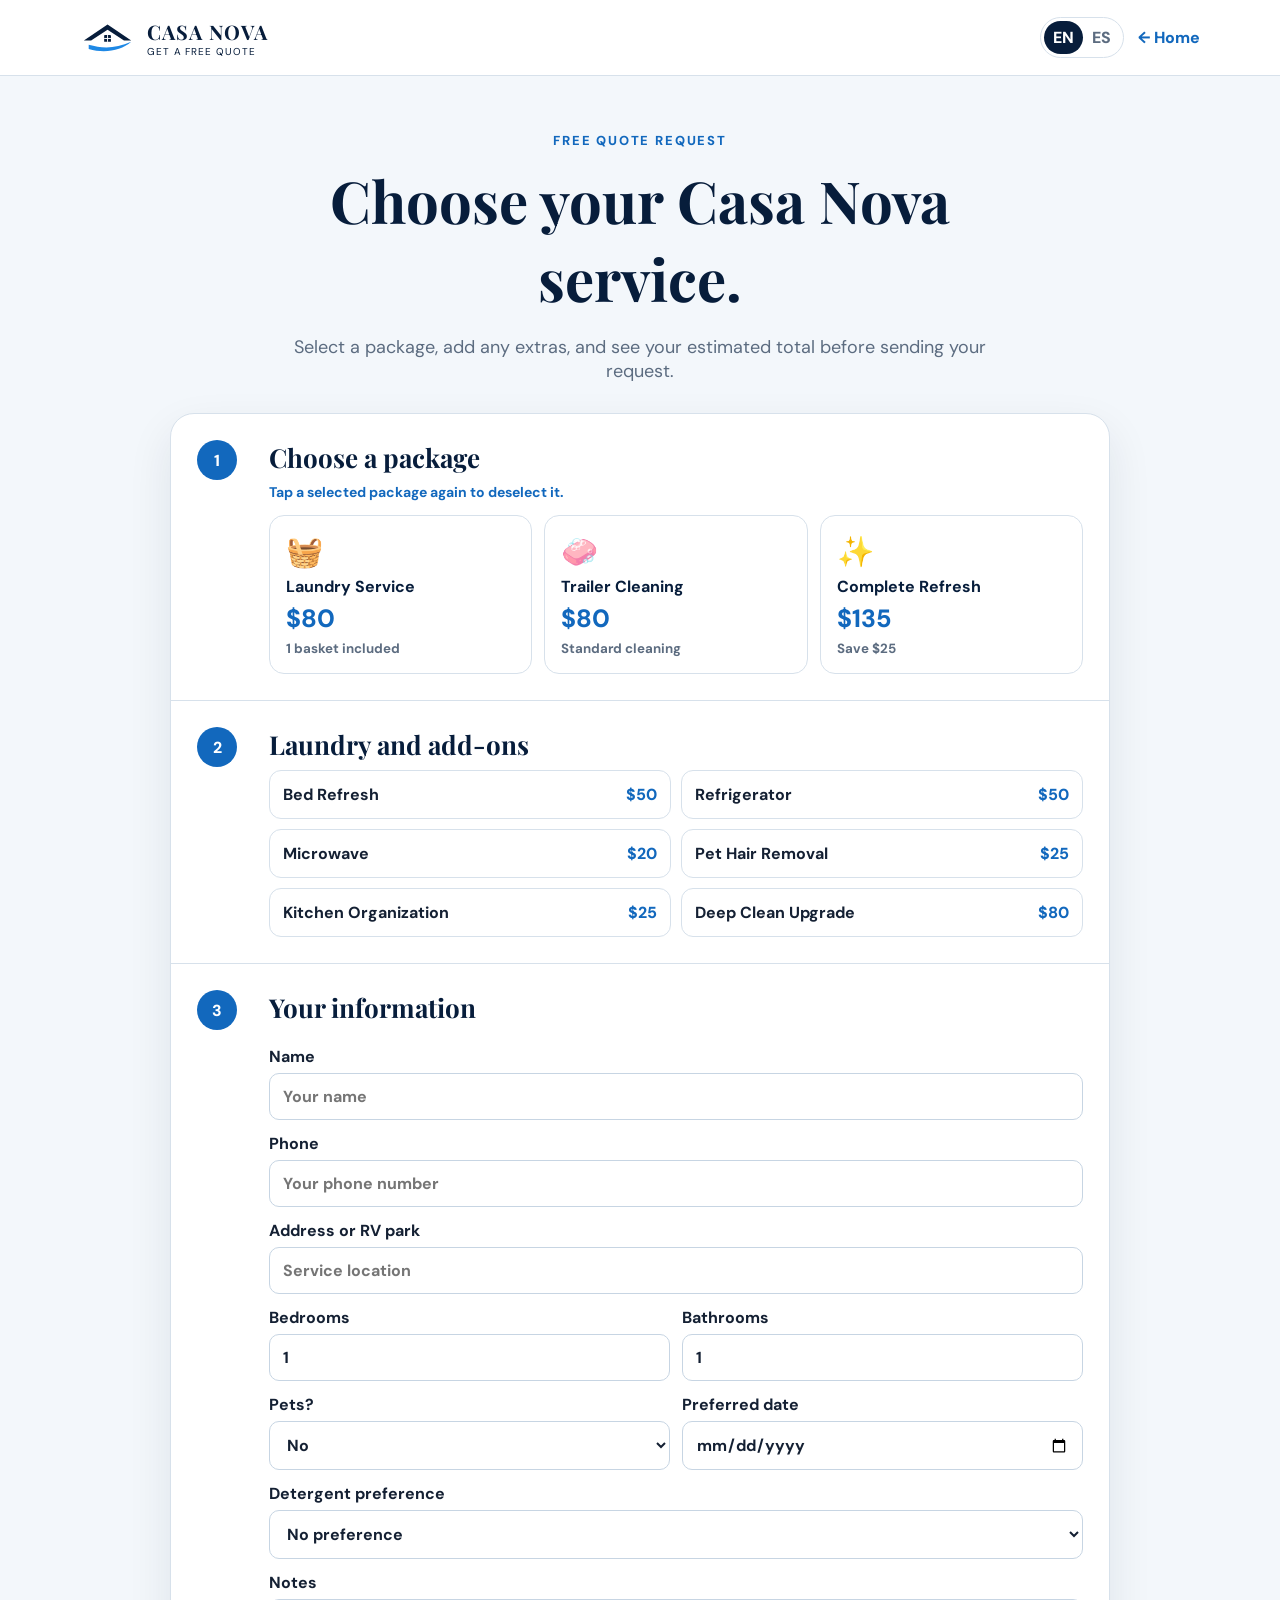
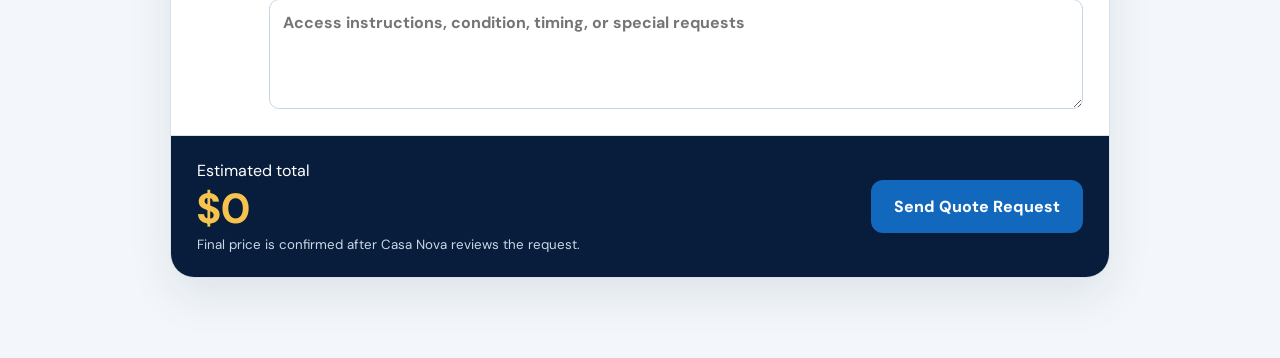
==== commit 1c844265: "Add files via upload" ====
--- a/quote.html
+++ b/quote.html
@@ -3,7 +3,7 @@
 <head>
   <meta charset="UTF-8">
   <meta name="viewport" content="width=device-width, initial-scale=1.0">
-  <meta name="description" content="Request a Casa Nova quote for cleaning and laundry services.">
+  <meta name="description" content="Request a Casa Nova cleaning or laundry quote.">
   <title>Get a Quote | Casa Nova</title>
   <link rel="preconnect" href="https://fonts.googleapis.com">
   <link rel="preconnect" href="https://fonts.gstatic.com" crossorigin>
@@ -20,123 +20,85 @@
           <rect x="50" y="29" width="14" height="14" rx="1" fill="currentColor"/>
           <path d="M57 29v14M50 36h14" stroke="#fff" stroke-width="2"/>
         </svg>
-        <span>
-          <strong>CASA NOVA</strong>
-          <small data-en="Get a Free Quote" data-es="Cotización Gratis">Get a Free Quote</small>
-        </span>
+        <span><strong>CASA NOVA</strong><small>Get a Free Quote</small></span>
       </a>
-
-      <div class="header-actions">
+      <div class="header-right">
         <div class="language-switch">
           <button class="lang-btn active" type="button" data-lang="en">EN</button>
           <button class="lang-btn" type="button" data-lang="es">ES</button>
         </div>
-        <a class="back-link" href="index.html" data-en="← Home" data-es="← Inicio">← Home</a>
+        <a class="back-home" href="index.html" data-en="← Home" data-es="← Inicio">← Home</a>
       </div>
     </div>
   </header>
 
   <main class="quote-main">
-    <div class="container quote-wrap">
-      <div class="quote-heading">
+    <div class="container quote-layout">
+      <section class="quote-intro">
         <p class="eyebrow" data-en="Free Quote Request" data-es="Solicitud de Cotización Gratis">Free Quote Request</p>
-        <h1 data-en="Build your Casa Nova service." data-es="Arme su servicio Casa Nova.">Build your Casa Nova service.</h1>
-        <p data-en="Choose a package, add extras, and see your estimated total before sending the request." data-es="Elija un paquete, agregue extras y vea su total estimado antes de enviar la solicitud.">
-          Choose a package, add extras, and see your estimated total before sending the request.
+        <h1 data-en="Choose your Casa Nova service." data-es="Elija su servicio Casa Nova.">Choose your Casa Nova service.</h1>
+        <p data-en="Select a package, add any extras, and see your estimated total before sending your request." data-es="Seleccione un paquete, agregue extras y vea su total estimado antes de enviar su solicitud.">
+          Select a package, add any extras, and see your estimated total before sending your request.
         </p>
-      </div>
+      </section>
 
-      <form id="bookingForm" class="quote-card">
-        <section class="quote-step">
-          <div class="step-number">1</div>
-          <div class="step-body">
-            <h2 data-en="Select your service" data-es="Seleccione su servicio">Select your service</h2>
-            <p class="step-note" data-en="Tap once to select. Tap the selected package again to deselect it." data-es="Toque una vez para seleccionar. Toque nuevamente el paquete seleccionado para quitarlo.">
-              Tap once to select. Tap the selected package again to deselect it.
-            </p>
-
-            <div class="service-select-grid">
-              <label class="service-choice">
+      <form id="bookingForm" class="booking-card">
+        <section class="quote-section">
+          <div class="section-number">1</div>
+          <div class="section-body">
+            <h2 data-en="Choose a package" data-es="Elija un paquete">Choose a package</h2>
+            <p class="tap-note" data-en="Tap a selected package again to deselect it." data-es="Toque nuevamente un paquete seleccionado para quitarlo.">Tap a selected package again to deselect it.</p>
+            <div class="package-grid">
+              <label class="package-card">
                 <input type="radio" name="service" value="laundry">
-                <span>
-                  <b>🧺</b>
-                  <strong data-en="Laundry" data-es="Lavandería">Laundry</strong>
-                  <em>$80</em>
-                  <small data-en="1 basket included" data-es="1 canasta incluida">1 basket included</small>
-                </span>
+                <span><b>🧺</b><strong data-en="Laundry Service" data-es="Servicio de Lavandería">Laundry Service</strong><em>$80</em><small data-en="1 basket included" data-es="1 canasta incluida">1 basket included</small></span>
               </label>
-
-              <label class="service-choice">
+              <label class="package-card">
                 <input type="radio" name="service" value="cleaning">
-                <span>
-                  <b>🧼</b>
-                  <strong data-en="Trailer Cleaning" data-es="Limpieza de Tráiler">Trailer Cleaning</strong>
-                  <em>$80</em>
-                  <small data-en="Standard cleaning" data-es="Limpieza estándar">Standard cleaning</small>
-                </span>
+                <span><b>🧼</b><strong data-en="Trailer Cleaning" data-es="Limpieza de Tráiler">Trailer Cleaning</strong><em>$80</em><small data-en="Standard cleaning" data-es="Limpieza estándar">Standard cleaning</small></span>
               </label>
-
-              <label class="service-choice">
+              <label class="package-card">
                 <input type="radio" name="service" value="complete">
-                <span>
-                  <b>✨</b>
-                  <strong data-en="Complete Refresh" data-es="Paquete Completo">Complete Refresh</strong>
-                  <em>$135</em>
-                  <small data-en="Save $25" data-es="Ahorre $25">Save $25</small>
-                </span>
+                <span><b>✨</b><strong data-en="Complete Refresh" data-es="Paquete Completo">Complete Refresh</strong><em>$135</em><small data-en="Save $25" data-es="Ahorre $25">Save $25</small></span>
               </label>
             </div>
           </div>
         </section>
 
-        <section class="quote-step">
-          <div class="step-number">2</div>
-          <div class="step-body">
+        <section class="quote-section">
+          <div class="section-number">2</div>
+          <div class="section-body">
             <h2 data-en="Laundry and add-ons" data-es="Lavandería y extras">Laundry and add-ons</h2>
-
-            <div id="basketSection" class="basket-section">
-              <label>
-                <span data-en="Total laundry baskets" data-es="Total de canastas">Total laundry baskets</span>
-                <input id="baskets" type="number" min="1" max="20" value="1">
-              </label>
-              <small data-en="The first basket is included. Each additional basket is $15." data-es="La primera canasta está incluida. Cada canasta adicional cuesta $15.">
-                The first basket is included. Each additional basket is $15.
-              </small>
+            <div id="basketSection" class="basket-control">
+              <label><span data-en="Total laundry baskets" data-es="Total de canastas">Total laundry baskets</span><input id="baskets" type="number" min="1" max="20" value="1"></label>
+              <small data-en="The first basket is included. Each additional basket is $15." data-es="La primera canasta está incluida. Cada canasta adicional cuesta $15.">The first basket is included. Each additional basket is $15.</small>
             </div>
-
             <div class="addon-grid">
-              <label class="addon-choice"><input type="checkbox" value="bed"><span><strong data-en="Bed Refresh" data-es="Servicio de Cama">Bed Refresh</strong><em>$50</em></span></label>
-              <label class="addon-choice"><input type="checkbox" value="fridge"><span><strong data-en="Refrigerator Cleaning" data-es="Limpieza de Refrigerador">Refrigerator Cleaning</strong><em>$50</em></span></label>
-              <label class="addon-choice"><input type="checkbox" value="microwave"><span><strong data-en="Microwave Cleaning" data-es="Limpieza de Microondas">Microwave Cleaning</strong><em>$20</em></span></label>
-              <label class="addon-choice"><input type="checkbox" value="pet"><span><strong data-en="Pet Hair Removal" data-es="Eliminación de Pelo de Mascota">Pet Hair Removal</strong><em>$25</em></span></label>
-              <label class="addon-choice"><input type="checkbox" value="kitchen"><span><strong data-en="Kitchen Organization" data-es="Organización de Cocina">Kitchen Organization</strong><em>$25</em></span></label>
-              <label class="addon-choice"><input id="deepClean" type="checkbox" value="deep"><span><strong data-en="Deep Clean Upgrade" data-es="Limpieza Profunda">Deep Clean Upgrade</strong><em>$80</em></span></label>
+              <label class="addon"><input type="checkbox" value="bed"><span><strong data-en="Bed Refresh" data-es="Servicio de Cama">Bed Refresh</strong><em>$50</em></span></label>
+              <label class="addon"><input type="checkbox" value="fridge"><span><strong data-en="Refrigerator" data-es="Refrigerador">Refrigerator</strong><em>$50</em></span></label>
+              <label class="addon"><input type="checkbox" value="microwave"><span><strong data-en="Microwave" data-es="Microondas">Microwave</strong><em>$20</em></span></label>
+              <label class="addon"><input type="checkbox" value="pet"><span><strong data-en="Pet Hair Removal" data-es="Pelo de Mascota">Pet Hair Removal</strong><em>$25</em></span></label>
+              <label class="addon"><input type="checkbox" value="kitchen"><span><strong data-en="Kitchen Organization" data-es="Organización de Cocina">Kitchen Organization</strong><em>$25</em></span></label>
+              <label class="addon"><input id="deepClean" type="checkbox" value="deep"><span><strong data-en="Deep Clean Upgrade" data-es="Limpieza Profunda">Deep Clean Upgrade</strong><em>$80</em></span></label>
             </div>
-
-            <p class="small-note" data-en="Deep Clean includes Bed Refresh, refrigerator cleaning, microwave cleaning, and extra detailing." data-es="La Limpieza Profunda incluye Servicio de Cama, limpieza de refrigerador, limpieza de microondas y detallado adicional.">
-              Deep Clean includes Bed Refresh, refrigerator cleaning, microwave cleaning, and extra detailing.
-            </p>
           </div>
         </section>
 
-        <section class="quote-step">
-          <div class="step-number">3</div>
-          <div class="step-body fields">
+        <section class="quote-section">
+          <div class="section-number">3</div>
+          <div class="section-body form-fields">
             <h2 data-en="Your information" data-es="Su información">Your information</h2>
             <label><span data-en="Name" data-es="Nombre">Name</span><input id="name" type="text" required placeholder="Your name"></label>
             <label><span data-en="Phone" data-es="Teléfono">Phone</span><input id="phone" type="tel" required placeholder="Your phone number"></label>
             <label><span data-en="Address or RV park" data-es="Dirección o parque de RV">Address or RV park</span><input id="address" type="text" placeholder="Service location"></label>
-
             <div class="two-col">
               <label><span data-en="Bedrooms" data-es="Recámaras">Bedrooms</span><input id="bedrooms" type="number" min="0" value="1"></label>
               <label><span data-en="Bathrooms" data-es="Baños">Bathrooms</span><input id="bathrooms" type="number" min="0" step="0.5" value="1"></label>
             </div>
-
             <div class="two-col">
               <label><span data-en="Pets?" data-es="¿Mascotas?">Pets?</span><select id="pets"><option value="No">No</option><option value="Yes">Yes</option></select></label>
               <label><span data-en="Preferred date" data-es="Fecha preferida">Preferred date</span><input id="date" type="date"></label>
             </div>
-
             <label><span data-en="Detergent preference" data-es="Preferencia de detergente">Detergent preference</span>
               <select id="detergent">
                 <option value="No preference">No preference</option>
@@ -146,18 +108,15 @@
                 <option value="Free & Clear">Free & Clear</option>
               </select>
             </label>
-
             <label><span data-en="Notes" data-es="Notas">Notes</span><textarea id="notes" rows="4" placeholder="Access instructions, condition, timing, or special requests"></textarea></label>
           </div>
         </section>
 
-        <section class="quote-footer">
-          <div class="total-box">
+        <section class="quote-summary">
+          <div>
             <span data-en="Estimated total" data-es="Total estimado">Estimated total</span>
             <strong id="estimatedTotal">$0</strong>
-            <small data-en="Final pricing is confirmed after Casa Nova reviews the request." data-es="El precio final se confirma después de revisar la solicitud.">
-              Final pricing is confirmed after Casa Nova reviews the request.
-            </small>
+            <small data-en="Final price is confirmed after Casa Nova reviews the request." data-es="El precio final se confirma después de revisar la solicitud.">Final price is confirmed after Casa Nova reviews the request.</small>
           </div>
           <button class="btn btn-primary" type="submit" data-en="Send Quote Request" data-es="Enviar Solicitud">Send Quote Request</button>
         </section>
--- a/styles.css
+++ b/styles.css
@@ -1,12 +1,6 @@
 :root{
-  --navy:#071d3b;
-  --blue:#1268bd;
-  --gold:#d4a017;
-  --ink:#142033;
-  --muted:#5c6c80;
-  --soft:#f3f7fb;
-  --border:#d7e1eb;
-  --white:#fff;
+  --navy:#071d3b;--blue:#1268bd;--gold:#d4a017;--ink:#142033;--muted:#5c6c80;
+  --soft:#f3f7fb;--border:#d7e1eb;--white:#fff;
 }
 *{box-sizing:border-box}
 html{scroll-behavior:smooth}
@@ -21,122 +15,123 @@
 .brand span{display:flex;flex-direction:column}
 .brand strong{font-family:"Playfair Display",serif;font-size:20px;letter-spacing:.05em}
 .brand small{font-size:10px;text-transform:uppercase;letter-spacing:.09em}
-.header-actions{display:flex;align-items:center;gap:14px}
-.phone-link,.back-link{font-weight:800;color:var(--blue)}
+.header-right{display:flex;align-items:center;gap:14px}
+.header-phone,.back-home{font-weight:800;color:var(--blue)}
 .language-switch{display:flex;border:1px solid var(--border);border-radius:999px;padding:3px}
 .lang-btn{border:0;background:transparent;border-radius:999px;padding:6px 9px;font-weight:800;color:var(--muted);cursor:pointer}
 .lang-btn.active{background:var(--navy);color:#fff}
 
-.hero{padding:64px 0 46px;background:linear-gradient(135deg,#fff 0%,#f2f8fd 100%)}
-.hero-grid{display:grid;grid-template-columns:1.05fr .95fr;gap:46px;align-items:center}
+.home-hero{position:relative;min-height:calc(100svh - 76px);display:flex;align-items:center;overflow:hidden}
+.hero-bg{position:absolute;inset:0;width:100%;height:100%;object-fit:cover}
+.hero-overlay{position:absolute;inset:0;background:linear-gradient(90deg,rgba(3,18,39,.9) 0%,rgba(4,26,55,.78) 48%,rgba(4,26,55,.26) 100%)}
+.hero-content{position:relative;z-index:2;color:#fff;max-width:760px;padding-top:38px;padding-bottom:38px}
 .eyebrow{text-transform:uppercase;letter-spacing:.14em;font-weight:800;font-size:13px;color:var(--blue);margin:0 0 12px}
-h1,h2{font-family:"Playfair Display",serif;color:var(--navy);margin-top:0}
-.hero h1{font-size:clamp(50px,7vw,82px);line-height:1.02;margin-bottom:10px}
-.tagline{font-family:"Playfair Display",serif;color:var(--blue);font-size:clamp(24px,3vw,35px);margin:0 0 16px}
-.hero-text{font-size:19px;line-height:1.6;color:var(--muted);max-width:680px}
-.hero-actions{display:flex;gap:13px;margin:26px 0}
-.btn{display:inline-flex;align-items:center;justify-content:center;border-radius:12px;padding:14px 21px;border:1px solid transparent;font-weight:800;cursor:pointer}
+.eyebrow.light{color:#bfe4ff}
+h1,h2{font-family:"Playfair Display",serif;color:var(--navy)}
+.home-hero h1{color:#fff;font-size:clamp(52px,8vw,92px);line-height:.98;margin:0 0 10px}
+.hero-tagline{font-family:"Playfair Display",serif;font-size:clamp(25px,3vw,38px);color:#f6c34e;margin:0 0 15px}
+.hero-summary{font-size:20px;line-height:1.55;max-width:650px;color:#edf5fb}
+.hero-actions{display:flex;gap:13px;margin-top:28px}
+.btn{display:inline-flex;align-items:center;justify-content:center;border-radius:12px;padding:15px 22px;border:1px solid transparent;font-weight:800;cursor:pointer}
+.btn-gold{background:var(--gold);color:#fff}
+.btn-glass{background:rgba(255,255,255,.12);border-color:rgba(255,255,255,.6);color:#fff}
 .btn-primary{background:var(--blue);color:#fff}
-.btn-primary:hover{background:#0a57a2}
-.btn-secondary{background:#fff;color:var(--blue);border-color:var(--blue)}
-.trust-row{display:flex;flex-wrap:wrap;gap:16px;color:var(--navy);font-weight:700;font-size:14px}
+.quick-options{margin-top:-52px;position:relative;z-index:4}
+.quick-grid{display:grid;grid-template-columns:repeat(3,1fr);gap:14px}
+.quick-card{display:flex;align-items:center;gap:14px;background:#fff;border:1px solid var(--border);border-radius:17px;padding:18px;box-shadow:0 16px 35px rgba(7,29,59,.12)}
+.quick-card span{font-size:34px}
+.quick-card div{display:flex;flex-direction:column}
+.quick-card strong{color:var(--navy);font-size:18px}
+.quick-card small{color:var(--muted)}
+.quick-card.featured{border:2px solid var(--gold)}
+.home-footer-callout{padding:30px 0}
+.callout-row{display:flex;align-items:center;justify-content:space-between;gap:20px}
+.callout-row>div{display:flex;flex-direction:column}
+.callout-row strong{color:var(--navy)}
+.callout-row span{color:var(--muted)}
+.text-link{color:var(--blue);font-weight:800}
 
-.hero-visual{display:flex;justify-content:center}
-.visual-card{width:min(460px,100%);height:430px;border-radius:32px;background:linear-gradient(145deg,#0a2c59,#1268bd);position:relative;overflow:hidden;box-shadow:0 28px 60px rgba(7,29,59,.22)}
-.visual-card:before{content:"";position:absolute;width:330px;height:330px;border-radius:50%;background:rgba(255,255,255,.08);top:-110px;right:-70px}
-.sparkle{position:absolute;color:#f6c34e;font-size:34px}
-.s1{top:38px;right:58px}.s2{top:82px;right:108px;font-size:22px}
-.house{position:absolute;left:52px;top:70px;width:178px}
-.roof{width:150px;height:95px;background:#fff;clip-path:polygon(50% 0,100% 60%,85% 60%,85% 100%,15% 100%,15% 60%,0 60%);margin:auto}
-.home-body{width:120px;height:90px;background:#eaf4fc;margin:-38px auto 0;border-radius:0 0 8px 8px;position:relative}
-.window{width:34px;height:34px;background:#5ab4e6;position:absolute;left:16px;top:18px;border:4px solid #fff}
-.window:before,.window:after{content:"";position:absolute;background:#fff}.window:before{width:100%;height:3px;top:12px}.window:after{height:100%;width:3px;left:12px}
-.door{position:absolute;width:30px;height:55px;background:#d4a017;right:18px;bottom:0;border-radius:4px 4px 0 0}
-.laundry-stack{position:absolute;right:40px;bottom:78px;width:195px;height:190px}
-.towel{position:absolute;left:28px;width:138px;height:45px;border-radius:14px;box-shadow:0 8px 14px rgba(0,0,0,.18)}
-.towel-1{top:0;background:#fff}.towel-2{top:38px;background:#d8ecf8}.towel-3{top:76px;background:#2e86c1}
-.basket{position:absolute;left:0;bottom:0;width:195px;height:92px;border:9px solid #8d5724;border-radius:18px 18px 42px 42px;background:repeating-linear-gradient(12deg,#b97a37 0 8px,#d39b57 8px 15px)}
-.visual-copy{position:absolute;left:34px;bottom:26px;color:#fff;display:flex;flex-direction:column}
-.visual-copy strong{font-family:"Playfair Display",serif;font-size:25px}
-.visual-copy span{color:#f6c34e;font-weight:800}
-
-.packages{padding:52px 0 64px}
-.section-heading{text-align:center;max-width:700px;margin:0 auto 28px}
-.section-heading h2{font-size:clamp(32px,4vw,46px);margin-bottom:0}
-.package-grid{display:grid;grid-template-columns:repeat(3,1fr);gap:16px}
-.package-card{position:relative;display:flex;flex-direction:column;align-items:center;text-align:center;gap:7px;padding:24px 18px;border:1px solid var(--border);border-radius:20px;background:#fff;box-shadow:0 14px 30px rgba(7,29,59,.07);transition:.2s}
-.package-card:hover{transform:translateY(-3px);box-shadow:0 18px 36px rgba(7,29,59,.12)}
-.package-card.featured{border:2px solid var(--gold)}
-.best-value{position:absolute;top:-12px;right:18px;background:var(--gold);color:#fff;padding:5px 10px;border-radius:999px;font-size:11px;font-weight:800}
-.package-icon{font-size:38px}
-.package-card strong{font-size:20px;color:var(--navy)}
-.package-card em{font-style:normal;font-size:34px;font-weight:800;color:var(--blue)}
-.package-card.featured em{color:var(--gold)}
-.package-card small{color:var(--muted)}
-.bottom-cta{margin-top:28px;background:var(--navy);color:#fff;border-radius:20px;padding:22px 24px;display:flex;align-items:center;justify-content:space-between;gap:20px}
-.bottom-cta>div{display:flex;flex-direction:column}
-.bottom-cta strong{font-size:22px}.bottom-cta span{color:#c8d8e9}
-
-.quote-main{padding:48px 0 72px;background:var(--soft);min-height:calc(100vh - 76px)}
-.quote-wrap{max-width:940px}
-.quote-heading{text-align:center;max-width:720px;margin:0 auto 28px}
-.quote-heading h1{font-size:clamp(38px,5vw,58px);margin-bottom:10px}
-.quote-heading>p:last-child{color:var(--muted);font-size:18px}
-.quote-card{background:#fff;border:1px solid var(--border);border-radius:24px;box-shadow:0 18px 45px rgba(7,29,59,.09);overflow:hidden}
-.quote-step{display:grid;grid-template-columns:52px 1fr;gap:18px;padding:25px;border-bottom:1px solid var(--border)}
-.step-number{width:40px;height:40px;border-radius:50%;display:grid;place-items:center;background:var(--blue);color:#fff;font-weight:800}
-.step-body h2{font-size:25px;margin-bottom:6px}
-.step-note{margin:0 0 14px;color:var(--blue);font-size:14px;font-weight:700}
-.service-select-grid{display:grid;grid-template-columns:repeat(3,1fr);gap:12px}
-.service-choice input,.addon-choice input{position:absolute;opacity:0}
-.service-choice span{height:100%;display:flex;flex-direction:column;gap:5px;padding:16px;border:1px solid var(--border);border-radius:15px;cursor:pointer}
-.service-choice input:checked+span{border-color:var(--blue);box-shadow:0 0 0 3px rgba(18,104,189,.13);background:#f4f9fe}
-.service-choice b{font-size:30px}
-.service-choice strong{color:var(--navy)}
-.service-choice em{font-style:normal;color:var(--blue);font-size:25px;font-weight:800}
-.service-choice small{color:var(--muted)}
-.basket-section{display:grid;gap:7px;margin-bottom:15px}
-.basket-section label{max-width:260px}
+.quote-main{padding:56px 0 80px;background:var(--soft);min-height:calc(100vh - 76px)}
+.quote-layout{max-width:940px}
+.quote-intro{text-align:center;max-width:720px;margin:0 auto 30px}
+.quote-intro h1{font-size:clamp(38px,5vw,58px);margin:0 0 10px}
+.quote-intro>p:last-child{color:var(--muted);font-size:18px}
+.booking-card{background:#fff;border:1px solid var(--border);border-radius:24px;box-shadow:0 18px 45px rgba(7,29,59,.09);overflow:hidden}
+.quote-section{display:grid;grid-template-columns:54px 1fr;gap:18px;padding:26px;border-bottom:1px solid var(--border)}
+.section-number{width:40px;height:40px;border-radius:50%;display:grid;place-items:center;background:var(--blue);color:#fff;font-weight:800}
+.section-body h2{font-size:26px;margin:0 0 8px}
+.tap-note{margin:0 0 14px;color:var(--blue);font-weight:700;font-size:14px}
+.package-grid{display:grid;grid-template-columns:repeat(3,1fr);gap:12px}
+.package-card input,.addon input{position:absolute;opacity:0}
+.package-card span{height:100%;display:flex;flex-direction:column;gap:5px;padding:16px;border:1px solid var(--border);border-radius:15px;cursor:pointer}
+.package-card input:checked+span{border-color:var(--blue);box-shadow:0 0 0 3px rgba(18,104,189,.13);background:#f4f9fe}
+.package-card b{font-size:30px}.package-card strong{color:var(--navy)}.package-card em{font-style:normal;color:var(--blue);font-size:25px;font-weight:800}.package-card small{color:var(--muted)}
+.basket-control{display:grid;gap:7px;margin-bottom:15px}
+.basket-control label{max-width:260px}
 .addon-grid{display:grid;grid-template-columns:repeat(2,1fr);gap:10px}
-.addon-choice span{display:flex;align-items:center;justify-content:space-between;gap:10px;border:1px solid var(--border);border-radius:12px;padding:13px;cursor:pointer}
-.addon-choice input:checked+span{border-color:var(--blue);background:#f4f9fe;box-shadow:0 0 0 3px rgba(18,104,189,.1)}
-.addon-choice input:disabled+span{opacity:.45}
-.addon-choice em{font-style:normal;color:var(--blue);font-weight:800}
-.small-note{font-size:13px;color:var(--muted);margin-top:12px}
-.fields{display:grid;gap:13px}
+.addon span{display:flex;align-items:center;justify-content:space-between;gap:10px;border:1px solid var(--border);border-radius:12px;padding:13px;cursor:pointer}
+.addon input:checked+span{border-color:var(--blue);background:#f4f9fe;box-shadow:0 0 0 3px rgba(18,104,189,.1)}
+.addon input:disabled+span{opacity:.45}
+.addon em{font-style:normal;color:var(--blue);font-weight:800}
+.form-fields{display:grid;gap:13px}
 label{display:grid;gap:6px;font-weight:700}
 input,select,textarea{width:100%;border:1px solid #c7d5e3;border-radius:10px;padding:12px 13px;background:#fff;color:var(--ink)}
 input:focus,select:focus,textarea:focus{outline:3px solid rgba(18,104,189,.13);border-color:var(--blue)}
 .two-col{display:grid;grid-template-columns:1fr 1fr;gap:12px}
-.quote-footer{display:flex;align-items:center;justify-content:space-between;gap:20px;background:var(--navy);color:#fff;padding:24px 26px}
-.total-box{display:flex;flex-direction:column}
-.total-box strong{font-size:42px;color:#f6c34e}
-.total-box small{color:#cbd9e7}
+.quote-summary{display:flex;align-items:center;justify-content:space-between;gap:20px;background:var(--navy);color:#fff;padding:24px 26px}
+.quote-summary>div{display:flex;flex-direction:column}
+.quote-summary strong{font-size:42px;color:#f6c34e}
+.quote-summary small{color:#cbd9e7}
 
-@media(max-width:820px){
-  .phone-link{display:none}
-  .hero-grid{grid-template-columns:1fr}
-  .hero{padding-top:42px}
-  .hero-visual{order:-1}
-  .visual-card{height:320px}
-  .house{transform:scale(.8);transform-origin:top left;left:28px;top:40px}
-  .laundry-stack{transform:scale(.8);transform-origin:bottom right;right:20px;bottom:64px}
-  .visual-copy{left:24px;bottom:20px}
-  .package-grid{grid-template-columns:1fr}
-  .bottom-cta{flex-direction:column;align-items:flex-start}
-  .quote-step{grid-template-columns:1fr}
-  .service-select-grid,.addon-grid,.two-col{grid-template-columns:1fr}
-  .quote-footer{flex-direction:column;align-items:stretch}
-  .quote-footer .btn{width:100%}
+@media(max-width:760px){
+  .header-phone{display:none}
+  .home-hero{min-height:calc(100svh - 76px)}
+  .hero-overlay{background:linear-gradient(180deg,rgba(3,18,39,.55) 0%,rgba(3,18,39,.88) 68%,rgba(3,18,39,.96) 100%)}
+  .hero-content{align-self:flex-end;padding-bottom:100px}
+  .home-hero h1{font-size:52px}
+  .hero-summary{font-size:17px}
+  .quick-options{margin-top:-74px}
+  .quick-grid{grid-template-columns:1fr}
+  .quick-card{padding:14px 16px}
+  .home-footer-callout{padding:22px 0 28px}
+  .callout-row{flex-direction:column;align-items:flex-start}
+  .quote-main{padding-top:34px}
+  .quote-section{grid-template-columns:1fr;padding:20px}
+  .section-number{width:34px;height:34px}
+  .package-grid,.addon-grid,.two-col{grid-template-columns:1fr}
+  .quote-summary{flex-direction:column;align-items:stretch}
+  .quote-summary .btn{width:100%}
 }
 @media(max-width:460px){
   .brand small{display:none}
   .brand strong{font-size:17px}
   .brand-mark{width:50px}
-  .hero h1{font-size:46px}
   .hero-actions{flex-direction:column}
-  .visual-card{height:285px}
-  .house{transform:scale(.7);left:18px}
-  .laundry-stack{transform:scale(.68);right:8px}
-  .visual-copy strong{font-size:21px}
-}+  .home-hero h1{font-size:46px}
+}
+
+.section-heading.compact{max-width:720px;text-align:center;margin:0 auto 30px}
+.section-heading.compact h2{font-size:clamp(32px,4vw,46px);margin:0}
+.packages-section{padding:68px 0;background:#fff}
+.home-package-grid{display:grid;grid-template-columns:repeat(3,1fr);gap:16px}
+.home-package-card{display:flex;flex-direction:column;align-items:center;text-align:center;gap:7px;padding:24px 18px;border:1px solid var(--border);border-radius:20px;background:#fff;box-shadow:0 14px 30px rgba(7,29,59,.07);transition:.2s}
+.home-package-card:hover{transform:translateY(-3px);box-shadow:0 18px 36px rgba(7,29,59,.12)}
+.home-package-card.featured{border:2px solid var(--gold)}
+.home-package-icon{font-size:38px}
+.home-package-card strong{font-size:20px;color:var(--navy)}
+.home-package-card em{font-style:normal;font-size:34px;font-weight:800;color:var(--blue)}
+.home-package-card.featured em{color:var(--gold)}
+.home-package-card small{color:var(--muted)}
+.why-section{padding:56px 0;background:var(--soft)}
+.why-grid{display:grid;grid-template-columns:1fr 1fr auto;gap:26px;align-items:center}
+.why-grid h2{font-size:clamp(30px,3.5vw,44px);margin:0}
+.why-points{display:grid;grid-template-columns:1fr 1fr;gap:12px;color:var(--navy);font-weight:800}
+@media(max-width:760px){
+  .home-package-grid{grid-template-columns:1fr}
+  .packages-section{padding:50px 0}
+  .why-grid{grid-template-columns:1fr}
+  .why-points{grid-template-columns:1fr 1fr}
+}
+@media(max-width:460px){
+  .why-points{grid-template-columns:1fr}
+}
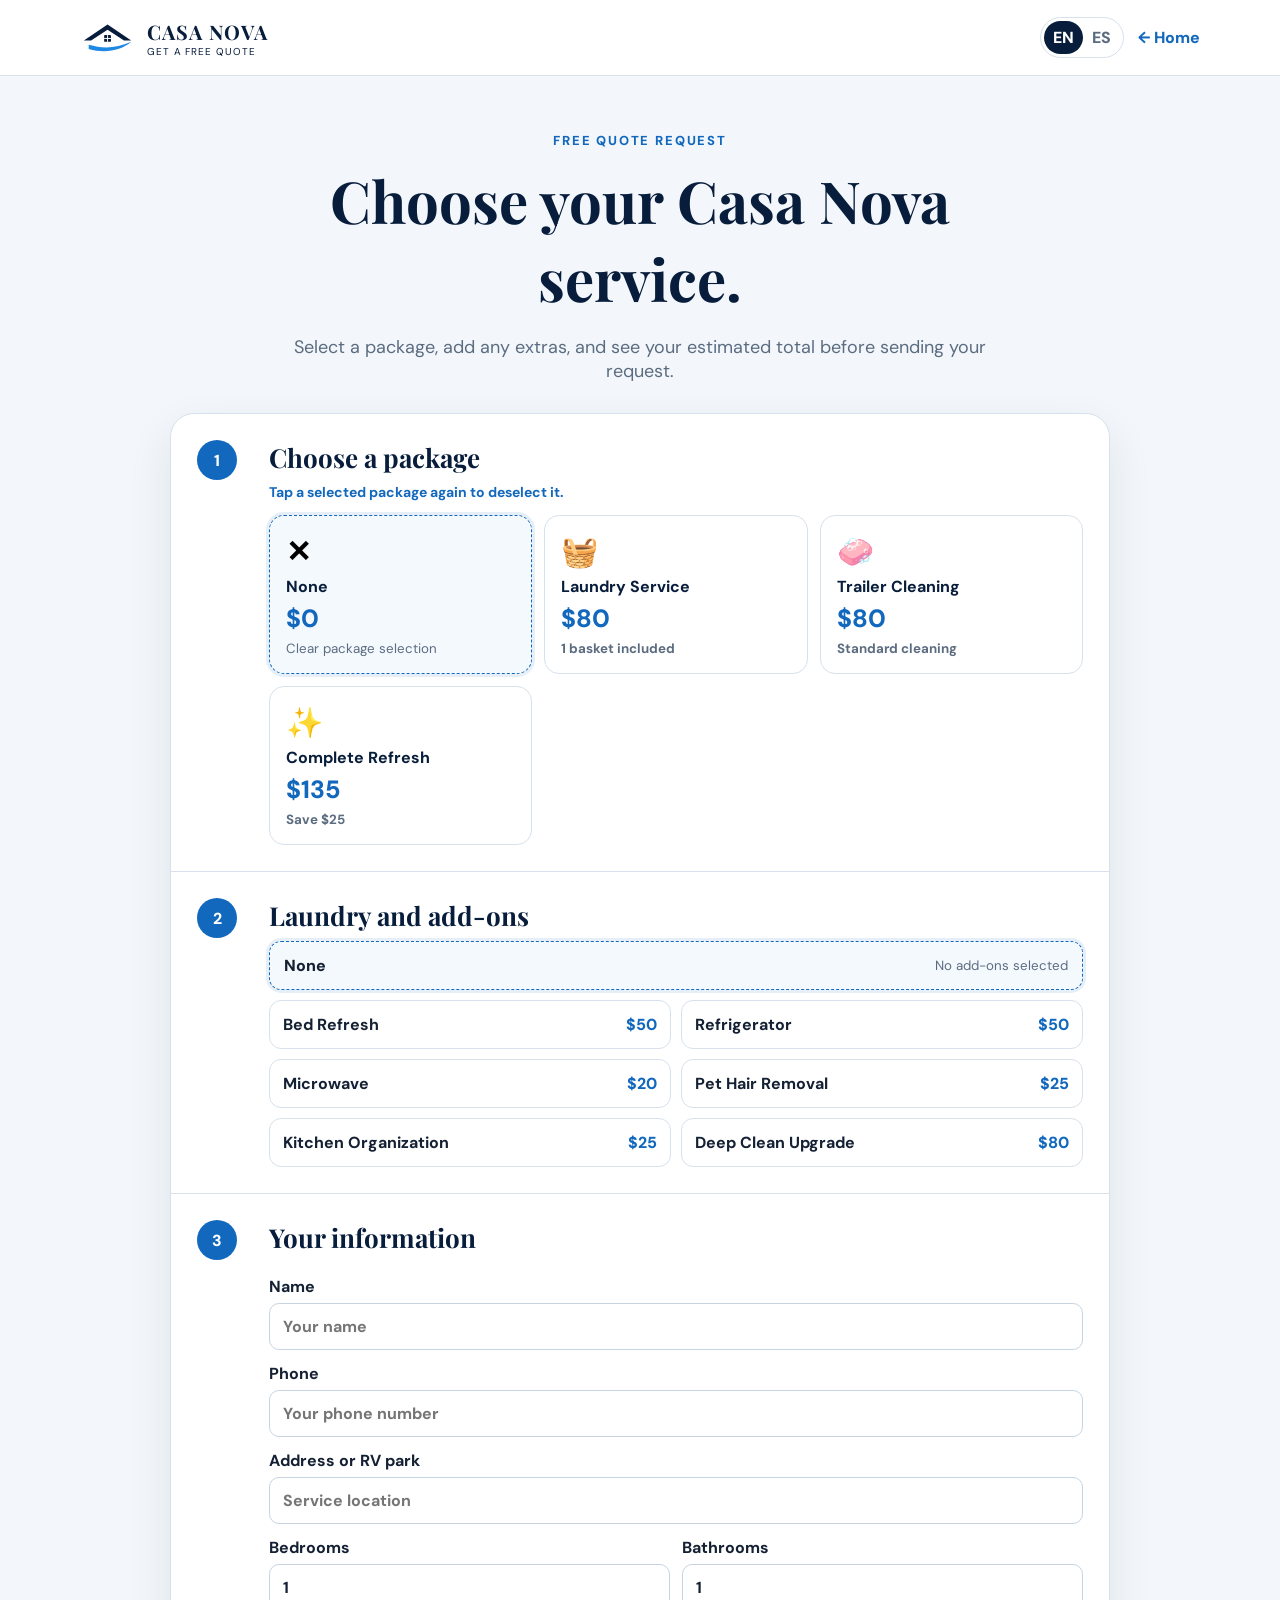
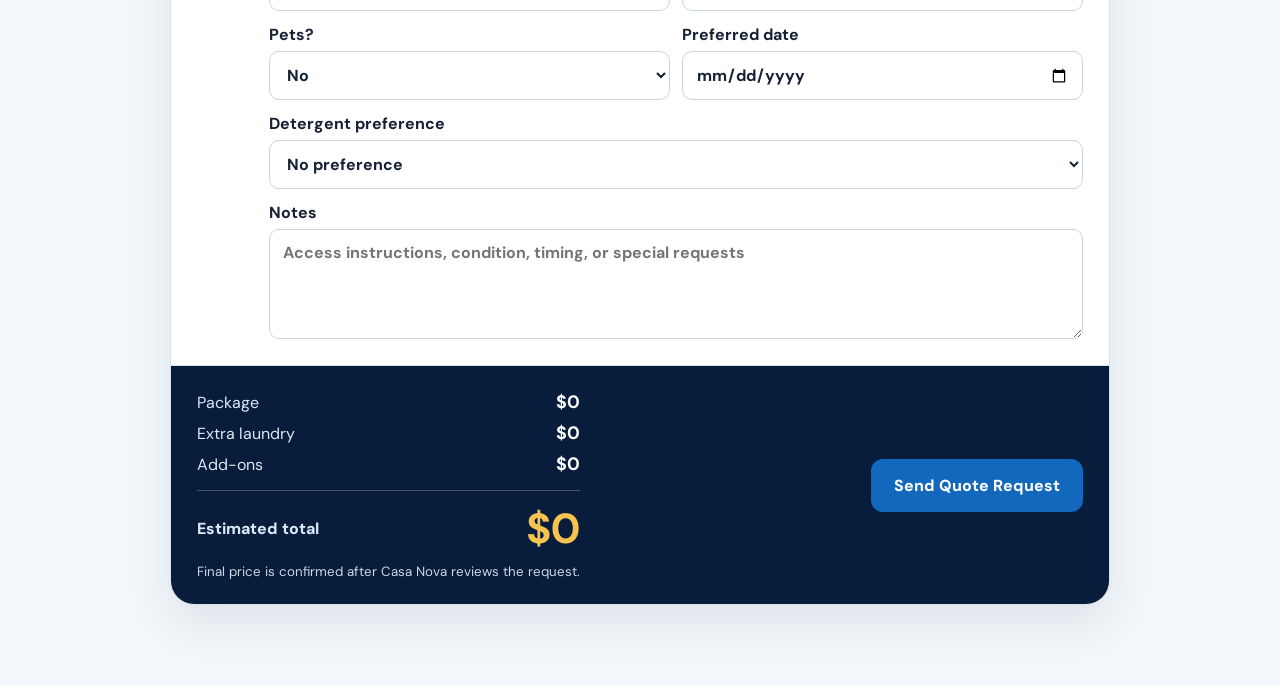
==== commit b5803aad: "Add files via upload" ====
--- a/quote.html
+++ b/quote.html
@@ -49,6 +49,9 @@
             <h2 data-en="Choose a package" data-es="Elija un paquete">Choose a package</h2>
             <p class="tap-note" data-en="Tap a selected package again to deselect it." data-es="Toque nuevamente un paquete seleccionado para quitarlo.">Tap a selected package again to deselect it.</p>
             <div class="package-grid">
+              <button type="button" class="package-card package-none" id="clearPackage">
+                <span><b>✕</b><strong data-en="None" data-es="Ninguno">None</strong><em>$0</em><small data-en="Clear package selection" data-es="Quitar selección de paquete">Clear package selection</small></span>
+              </button>
               <label class="package-card">
                 <input type="radio" name="service" value="laundry">
                 <span><b>🧺</b><strong data-en="Laundry Service" data-es="Servicio de Lavandería">Laundry Service</strong><em>$80</em><small data-en="1 basket included" data-es="1 canasta incluida">1 basket included</small></span>
@@ -72,6 +75,12 @@
             <div id="basketSection" class="basket-control">
               <label><span data-en="Total laundry baskets" data-es="Total de canastas">Total laundry baskets</span><input id="baskets" type="number" min="1" max="20" value="1"></label>
               <small data-en="The first basket is included. Each additional basket is $15." data-es="La primera canasta está incluida. Cada canasta adicional cuesta $15.">The first basket is included. Each additional basket is $15.</small>
+            </div>
+            <div class="addon-none-row">
+              <button type="button" id="clearAddons" class="none-button active">
+                <span data-en="None" data-es="Ninguno">None</span>
+                <small data-en="No add-ons selected" data-es="Sin servicios adicionales">No add-ons selected</small>
+              </button>
             </div>
             <div class="addon-grid">
               <label class="addon"><input type="checkbox" value="bed"><span><strong data-en="Bed Refresh" data-es="Servicio de Cama">Bed Refresh</strong><em>$50</em></span></label>
@@ -113,9 +122,11 @@
         </section>
 
         <section class="quote-summary">
-          <div>
-            <span data-en="Estimated total" data-es="Total estimado">Estimated total</span>
-            <strong id="estimatedTotal">$0</strong>
+          <div class="summary-breakdown">
+            <div><span data-en="Package" data-es="Paquete">Package</span><strong id="packageSubtotal">$0</strong></div>
+            <div><span data-en="Extra laundry" data-es="Lavandería adicional">Extra laundry</span><strong id="laundrySubtotal">$0</strong></div>
+            <div><span data-en="Add-ons" data-es="Servicios adicionales">Add-ons</span><strong id="addonsSubtotal">$0</strong></div>
+            <div class="summary-total"><span data-en="Estimated total" data-es="Total estimado">Estimated total</span><strong id="estimatedTotal">$0</strong></div>
             <small data-en="Final price is confirmed after Casa Nova reviews the request." data-es="El precio final se confirma después de revisar la solicitud.">Final price is confirmed after Casa Nova reviews the request.</small>
           </div>
           <button class="btn btn-primary" type="submit" data-en="Send Quote Request" data-es="Enviar Solicitud">Send Quote Request</button>
--- a/styles.css
+++ b/styles.css
@@ -135,3 +135,74 @@
 @media(max-width:460px){
   .why-points{grid-template-columns:1fr}
 }
+
+
+.package-none{
+  border:0;
+  padding:0;
+  background:transparent;
+  text-align:left;
+  font:inherit;
+}
+.package-none span{
+  height:100%;
+  display:flex;
+  flex-direction:column;
+  gap:5px;
+  padding:16px;
+  border:1px dashed var(--border);
+  border-radius:15px;
+  cursor:pointer;
+  background:#fff;
+}
+.package-none.active span{
+  border-color:var(--blue);
+  box-shadow:0 0 0 3px rgba(18,104,189,.10);
+  background:#f4f9fe;
+}
+.addon-none-row{margin-bottom:10px}
+.none-button{
+  width:100%;
+  border:1px dashed var(--border);
+  border-radius:12px;
+  padding:13px 14px;
+  background:#fff;
+  display:flex;
+  align-items:center;
+  justify-content:space-between;
+  gap:12px;
+  cursor:pointer;
+  color:var(--ink);
+}
+.none-button span{font-weight:800}
+.none-button small{color:var(--muted)}
+.none-button.active{
+  border-color:var(--blue);
+  background:#f4f9fe;
+  box-shadow:0 0 0 3px rgba(18,104,189,.10);
+}
+.summary-breakdown{display:grid;gap:7px;min-width:320px}
+.summary-breakdown>div{
+  display:flex;
+  align-items:center;
+  justify-content:space-between;
+  gap:20px;
+  color:#dbe8f5;
+}
+.summary-breakdown>div strong{
+  font-size:18px;
+  color:#fff;
+}
+.summary-breakdown .summary-total{
+  margin-top:7px;
+  padding-top:10px;
+  border-top:1px solid rgba(255,255,255,.25);
+}
+.summary-breakdown .summary-total span{font-weight:800}
+.summary-breakdown .summary-total strong{
+  font-size:42px;
+  color:#f6c34e;
+}
+@media(max-width:760px){
+  .summary-breakdown{min-width:0}
+}
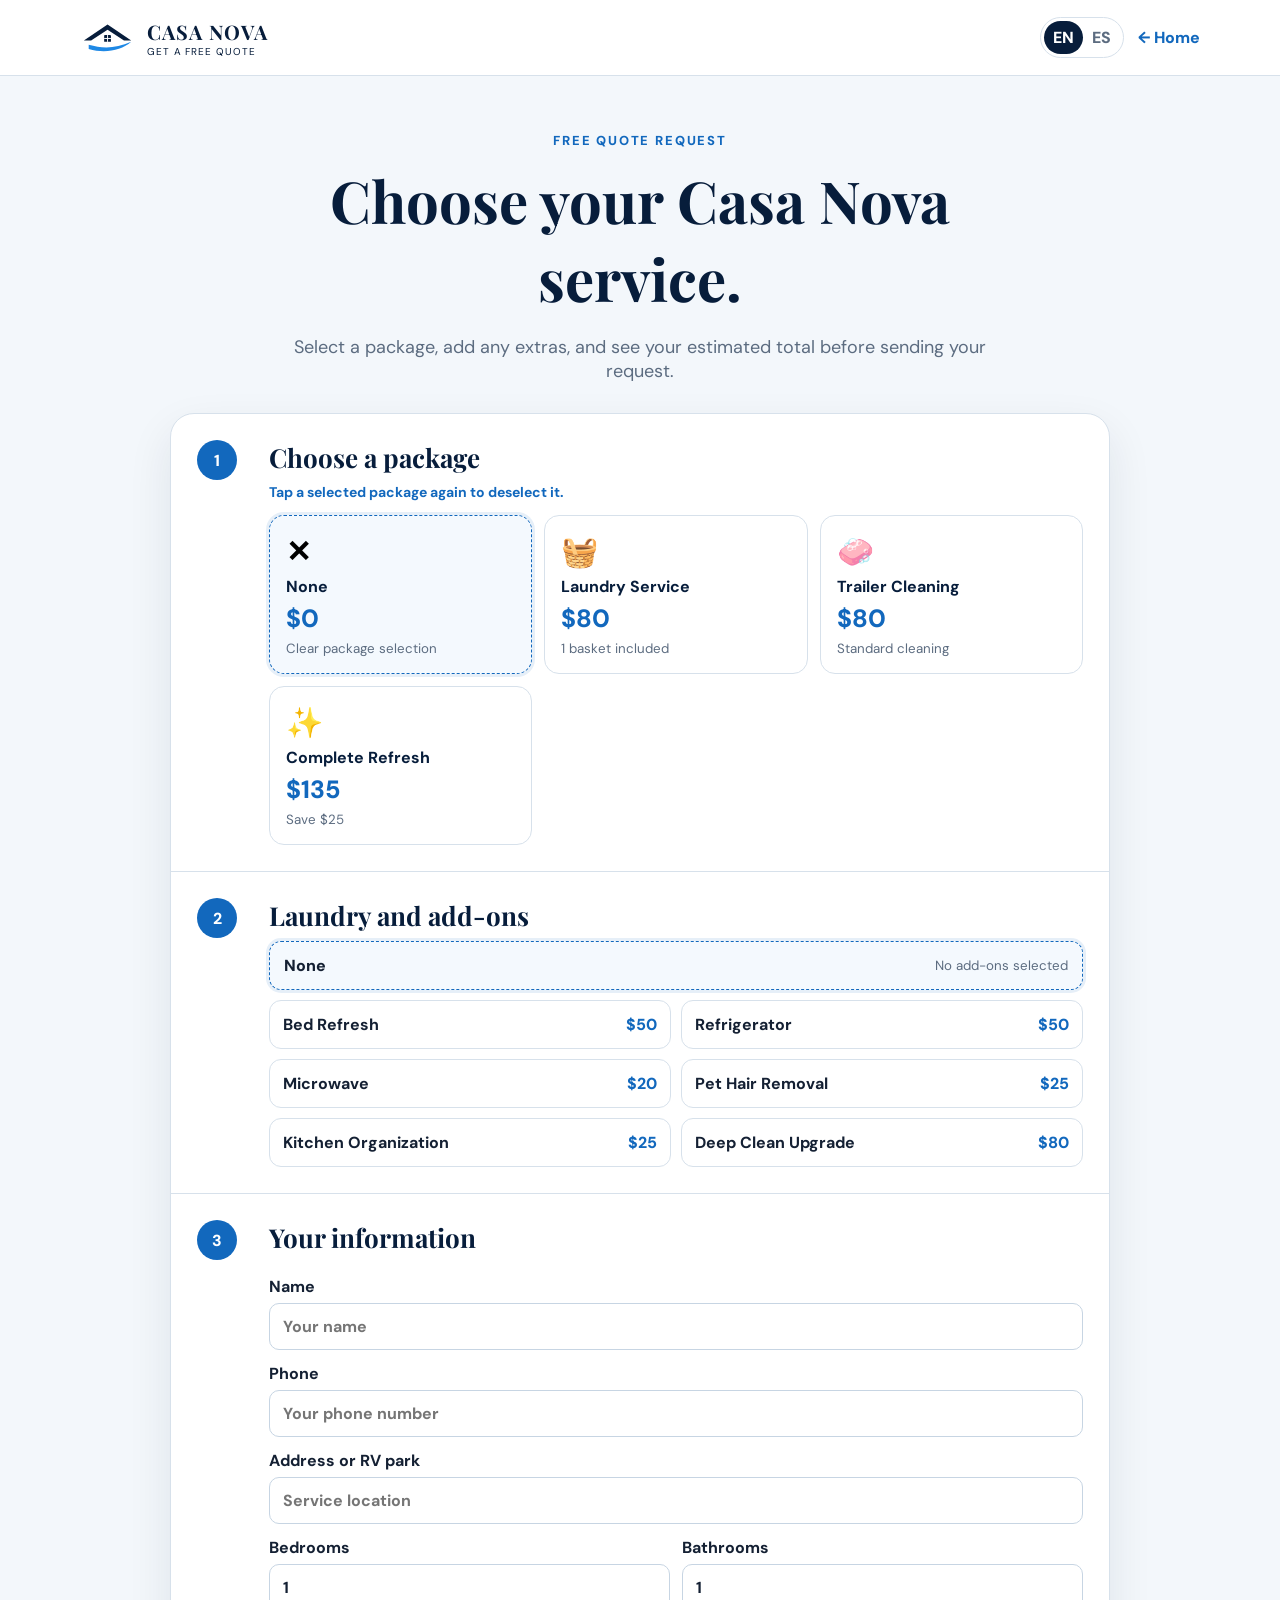
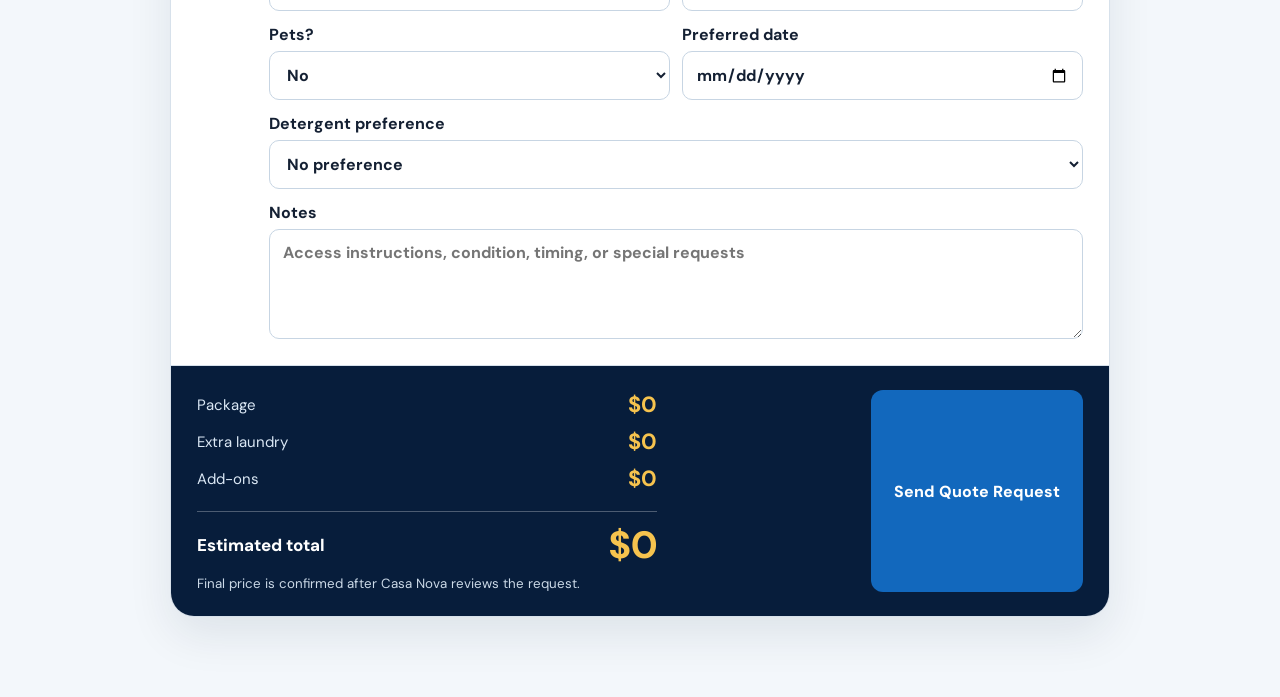
==== commit ce4c828e: "Add files via upload" ====
--- a/quote.html
+++ b/quote.html
@@ -8,7 +8,7 @@
   <link rel="preconnect" href="https://fonts.googleapis.com">
   <link rel="preconnect" href="https://fonts.gstatic.com" crossorigin>
   <link href="https://fonts.googleapis.com/css2?family=DM+Sans:wght@400;500;600;700;800&family=Playfair+Display:wght@600;700&display=swap" rel="stylesheet">
-  <link rel="stylesheet" href="styles.css">
+  <link rel="stylesheet" href="styles.css?v=4">
 </head>
 <body class="quote-page">
   <header class="site-header">
@@ -52,18 +52,16 @@
               <button type="button" class="package-card package-none" id="clearPackage">
                 <span><b>✕</b><strong data-en="None" data-es="Ninguno">None</strong><em>$0</em><small data-en="Clear package selection" data-es="Quitar selección de paquete">Clear package selection</small></span>
               </button>
-              <label class="package-card">
-                <input type="radio" name="service" value="laundry">
+              <button type="button" class="package-card service-package" data-service="laundry">
                 <span><b>🧺</b><strong data-en="Laundry Service" data-es="Servicio de Lavandería">Laundry Service</strong><em>$80</em><small data-en="1 basket included" data-es="1 canasta incluida">1 basket included</small></span>
-              </label>
-              <label class="package-card">
-                <input type="radio" name="service" value="cleaning">
+              </button>
+              <button type="button" class="package-card service-package" data-service="cleaning">
                 <span><b>🧼</b><strong data-en="Trailer Cleaning" data-es="Limpieza de Tráiler">Trailer Cleaning</strong><em>$80</em><small data-en="Standard cleaning" data-es="Limpieza estándar">Standard cleaning</small></span>
-              </label>
-              <label class="package-card">
-                <input type="radio" name="service" value="complete">
+              </button>
+              <button type="button" class="package-card service-package" data-service="complete">
                 <span><b>✨</b><strong data-en="Complete Refresh" data-es="Paquete Completo">Complete Refresh</strong><em>$135</em><small data-en="Save $25" data-es="Ahorre $25">Save $25</small></span>
-              </label>
+              </button>
+              <input type="hidden" id="selectedService" value="">
             </div>
           </div>
         </section>
@@ -135,6 +133,6 @@
     </div>
   </main>
 
-  <script src="script.js"></script>
+  <script src="script.js?v=4"></script>
 </body>
 </html>
--- a/styles.css
+++ b/styles.css
@@ -206,3 +206,94 @@
 @media(max-width:760px){
   .summary-breakdown{min-width:0}
 }
+
+
+/* Estimate box polish */
+.quote-summary{
+  align-items:stretch;
+}
+.summary-breakdown{
+  width:100%;
+  max-width:460px;
+}
+.summary-breakdown>div{
+  display:grid;
+  grid-template-columns:1fr auto;
+  align-items:center;
+  gap:18px;
+  padding:4px 0;
+}
+.summary-breakdown>div span{
+  color:#dbe8f5;
+  font-size:15px;
+}
+.summary-breakdown>div strong{
+  color:#f6c34e;
+  font-size:22px;
+  line-height:1;
+  text-align:right;
+}
+.summary-breakdown .summary-total{
+  margin-top:10px;
+  padding-top:14px;
+  border-top:1px solid rgba(255,255,255,.28);
+}
+.summary-breakdown .summary-total span{
+  color:#fff;
+  font-size:17px;
+  font-weight:800;
+}
+.summary-breakdown .summary-total strong{
+  font-size:38px;
+}
+@media(max-width:760px){
+  .quote-summary{
+    gap:18px;
+  }
+  .summary-breakdown{
+    max-width:none;
+  }
+}
+
+
+/* Reliable button-based package selection */
+.service-package{
+  border:0;
+  padding:0;
+  margin:0;
+  background:transparent;
+  text-align:left;
+  font:inherit;
+  color:inherit;
+}
+.service-package span{
+  height:100%;
+  display:flex;
+  flex-direction:column;
+  gap:5px;
+  padding:16px;
+  border:1px solid var(--border);
+  border-radius:15px;
+  cursor:pointer;
+  background:#fff;
+}
+.service-package.selected span{
+  border-color:var(--blue);
+  box-shadow:0 0 0 3px rgba(18,104,189,.13);
+  background:#f4f9fe;
+}
+.service-package.selected span::after{
+  content:"✓";
+  position:absolute;
+  right:12px;
+  top:10px;
+  width:24px;
+  height:24px;
+  display:grid;
+  place-items:center;
+  border-radius:50%;
+  background:var(--blue);
+  color:#fff;
+  font-weight:800;
+}
+.service-package{position:relative}
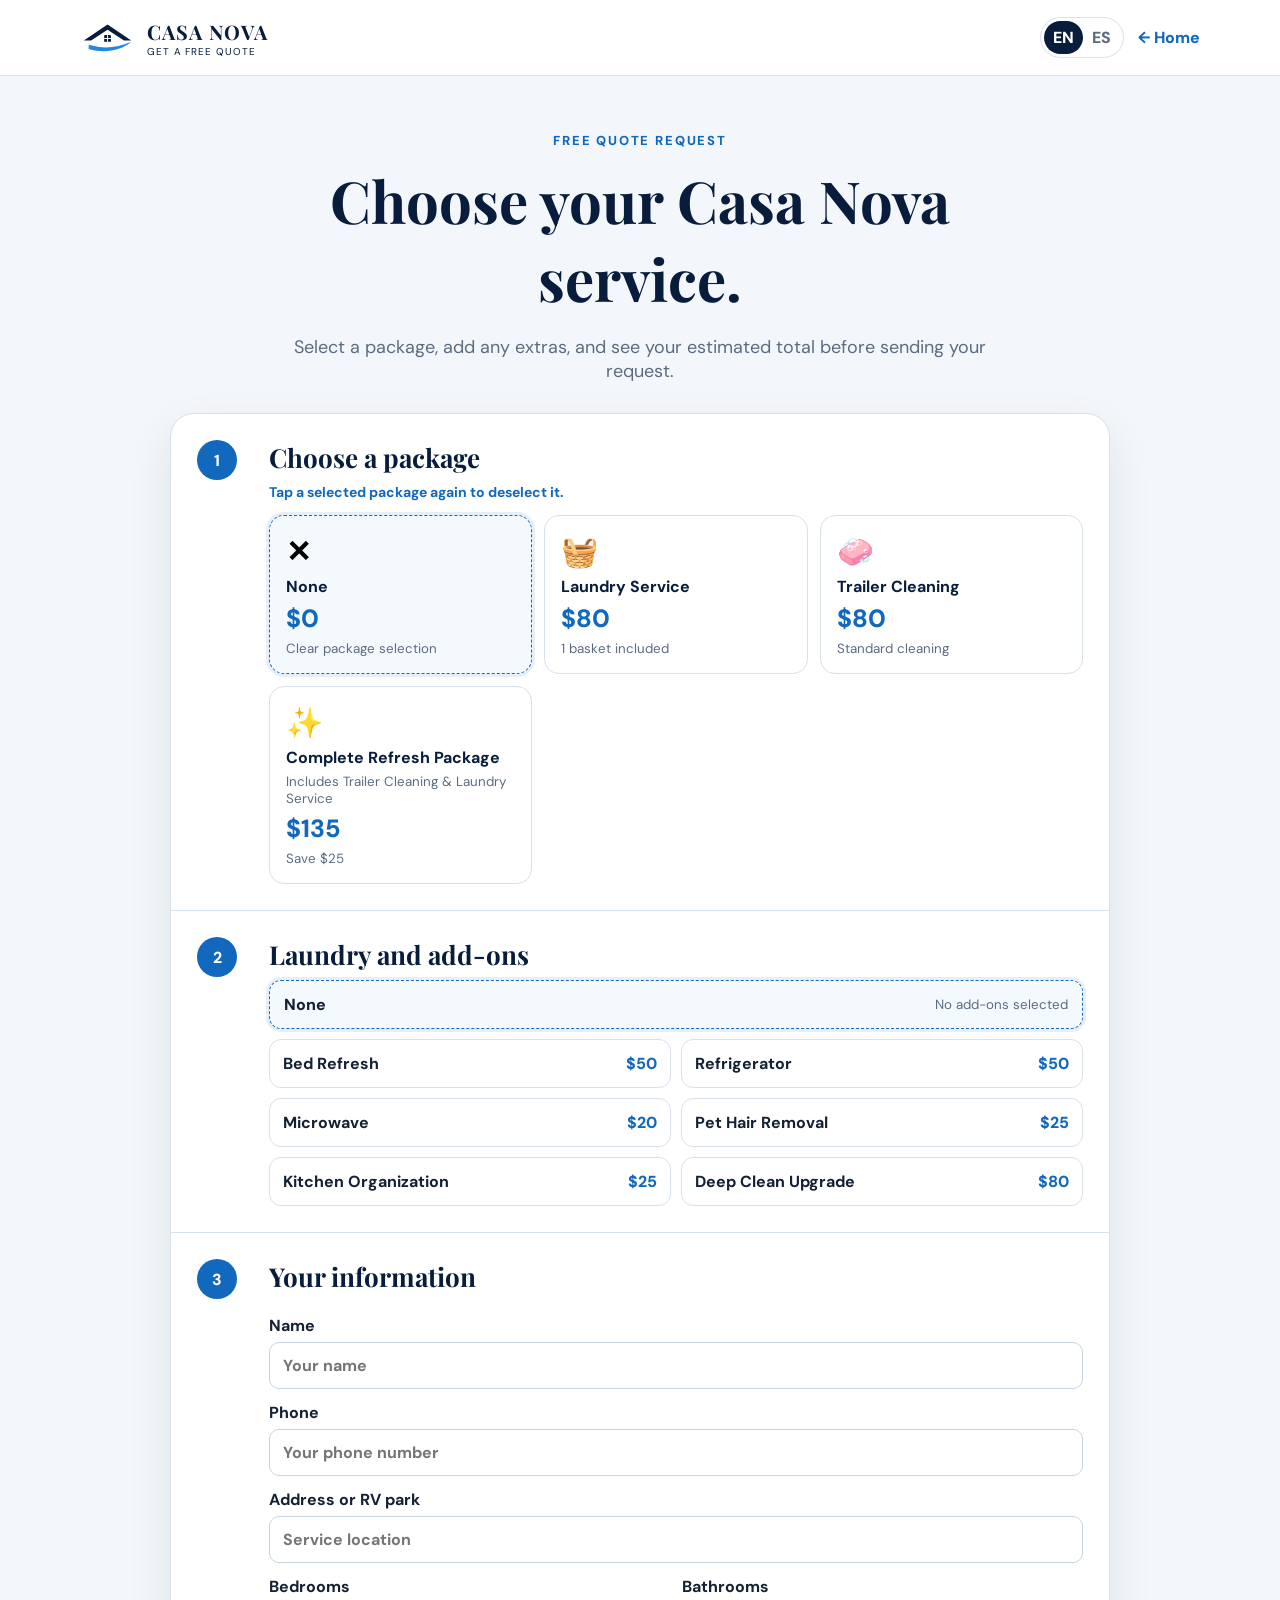
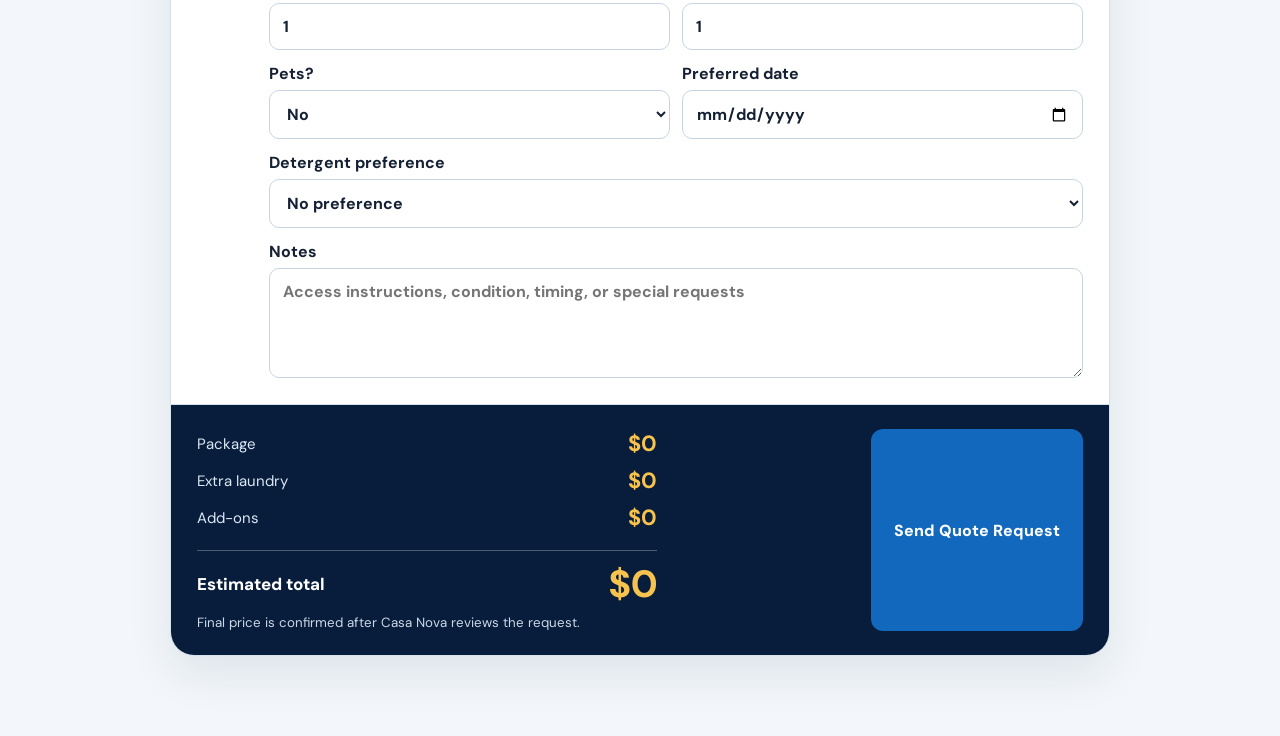
==== commit 6b950809: "Add files via upload" ====
--- a/quote.html
+++ b/quote.html
@@ -59,7 +59,7 @@
                 <span><b>🧼</b><strong data-en="Trailer Cleaning" data-es="Limpieza de Tráiler">Trailer Cleaning</strong><em>$80</em><small data-en="Standard cleaning" data-es="Limpieza estándar">Standard cleaning</small></span>
               </button>
               <button type="button" class="package-card service-package" data-service="complete">
-                <span><b>✨</b><strong data-en="Complete Refresh" data-es="Paquete Completo">Complete Refresh</strong><em>$135</em><small data-en="Save $25" data-es="Ahorre $25">Save $25</small></span>
+                <span><b>✨</b><strong data-en="Complete Refresh Package" data-es="Paquete Completo">Complete Refresh Package</strong><small data-en="Includes Trailer Cleaning &amp; Laundry Service" data-es="Incluye limpieza del tráiler y lavandería">Includes Trailer Cleaning &amp; Laundry Service</small><em>$135</em><small data-en="Save $25" data-es="Ahorre $25">Save $25</small></span>
               </button>
               <input type="hidden" id="selectedService" value="">
             </div>
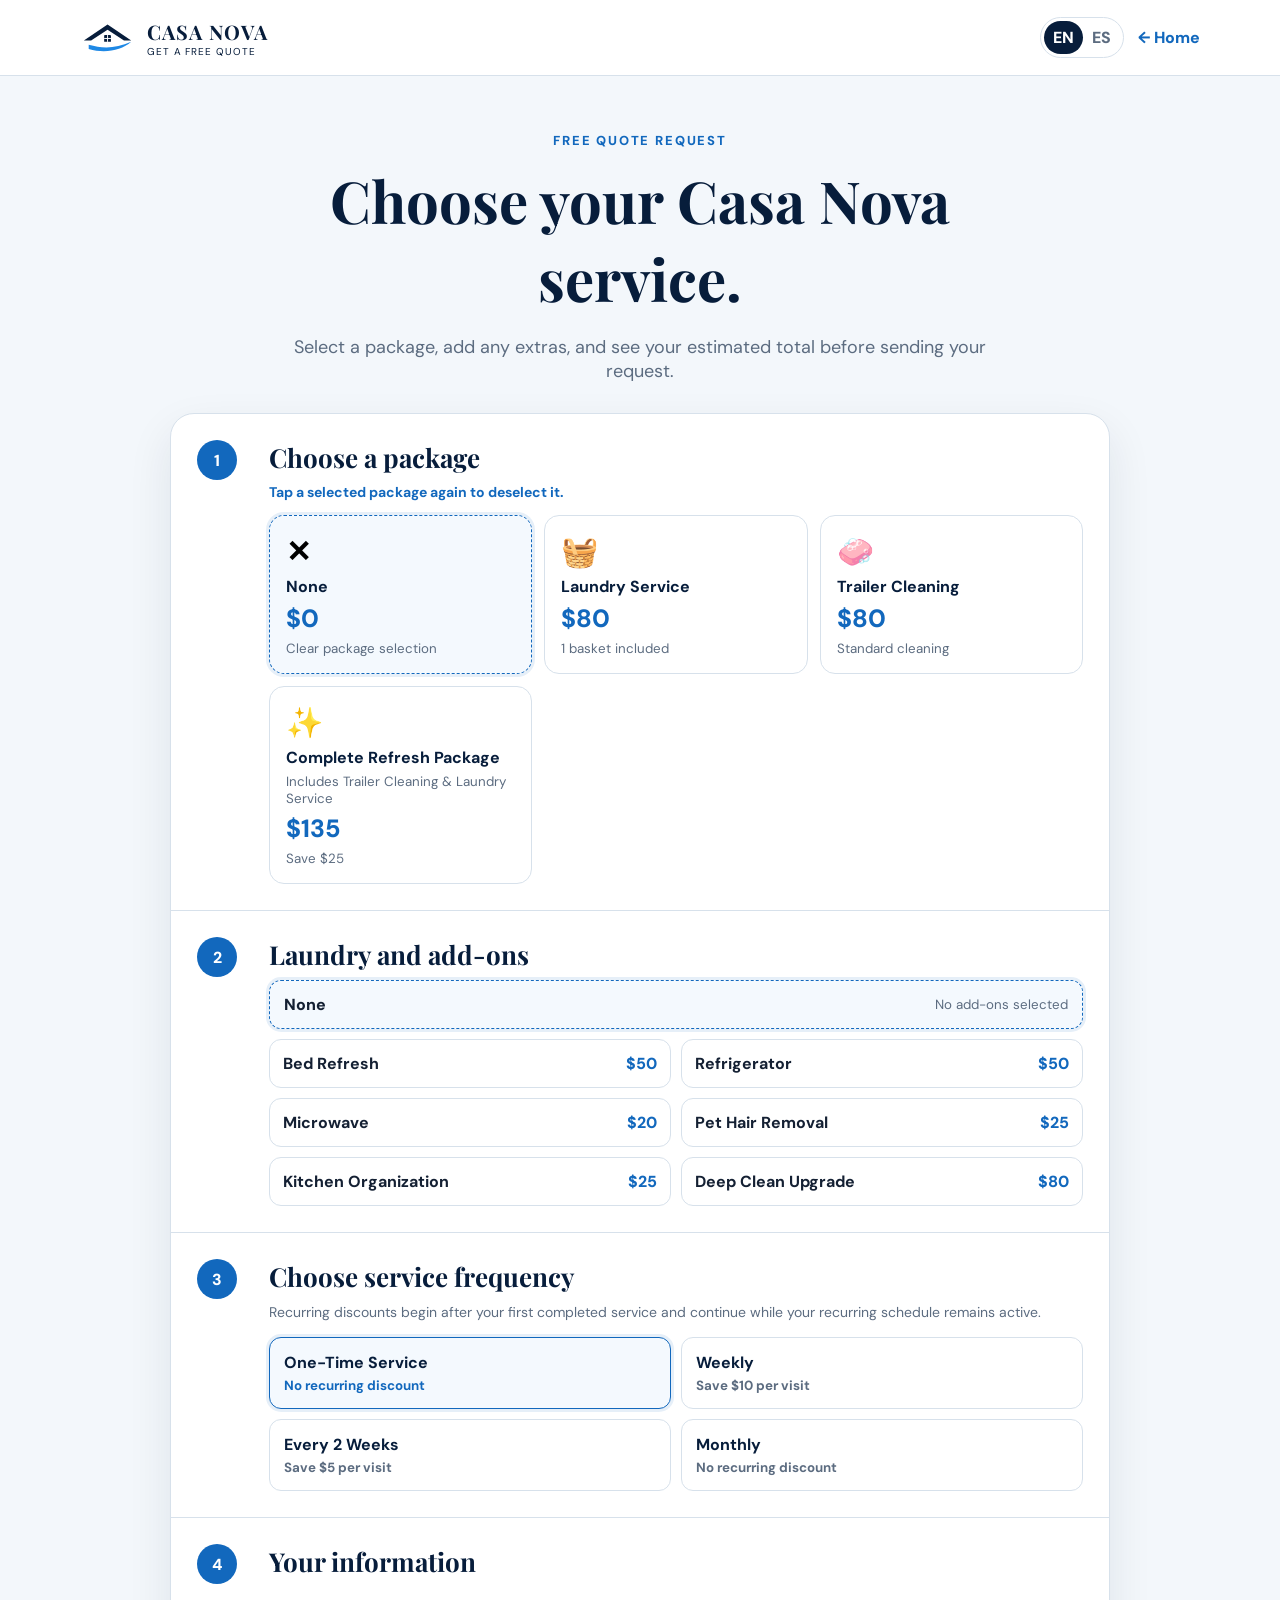
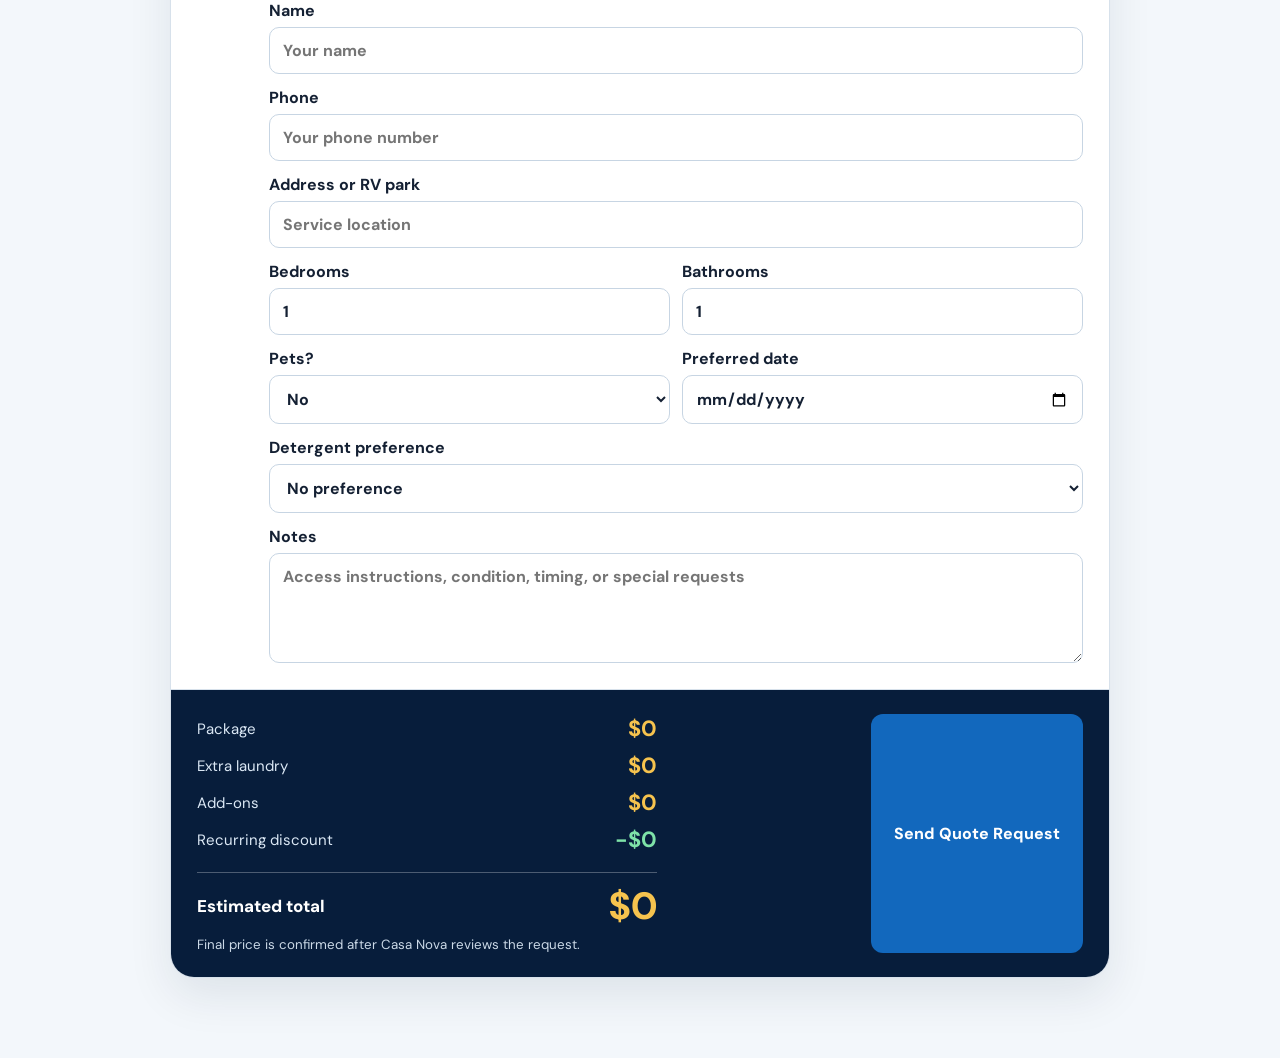
==== commit 587a518e: "Add files via upload" ====
--- a/quote.html
+++ b/quote.html
@@ -8,7 +8,7 @@
   <link rel="preconnect" href="https://fonts.googleapis.com">
   <link rel="preconnect" href="https://fonts.gstatic.com" crossorigin>
   <link href="https://fonts.googleapis.com/css2?family=DM+Sans:wght@400;500;600;700;800&family=Playfair+Display:wght@600;700&display=swap" rel="stylesheet">
-  <link rel="stylesheet" href="styles.css?v=4">
+  <link rel="stylesheet" href="styles.css?v=6">
 </head>
 <body class="quote-page">
   <header class="site-header">
@@ -93,6 +93,34 @@
 
         <section class="quote-section">
           <div class="section-number">3</div>
+          <div class="section-body">
+            <h2 data-en="Choose service frequency" data-es="Elija la frecuencia del servicio">Choose service frequency</h2>
+            <p class="frequency-note" data-en="Recurring discounts begin after your first completed service and continue while your recurring schedule remains active." data-es="Los descuentos recurrentes comienzan después de su primer servicio completado y continúan mientras su horario recurrente permanezca activo.">
+              Recurring discounts begin after your first completed service and continue while your recurring schedule remains active.
+            </p>
+            <div class="frequency-grid">
+              <label class="frequency-choice">
+                <input type="radio" name="frequency" value="one-time" checked>
+                <span><strong data-en="One-Time Service" data-es="Servicio de Una Sola Vez">One-Time Service</strong><small data-en="No recurring discount" data-es="Sin descuento recurrente">No recurring discount</small></span>
+              </label>
+              <label class="frequency-choice">
+                <input type="radio" name="frequency" value="weekly">
+                <span><strong data-en="Weekly" data-es="Semanal">Weekly</strong><small data-en="Save $10 per visit" data-es="Ahorre $10 por visita">Save $10 per visit</small></span>
+              </label>
+              <label class="frequency-choice">
+                <input type="radio" name="frequency" value="biweekly">
+                <span><strong data-en="Every 2 Weeks" data-es="Cada 2 Semanas">Every 2 Weeks</strong><small data-en="Save $5 per visit" data-es="Ahorre $5 por visita">Save $5 per visit</small></span>
+              </label>
+              <label class="frequency-choice">
+                <input type="radio" name="frequency" value="monthly">
+                <span><strong data-en="Monthly" data-es="Mensual">Monthly</strong><small data-en="No recurring discount" data-es="Sin descuento recurrente">No recurring discount</small></span>
+              </label>
+            </div>
+          </div>
+        </section>
+
+        <section class="quote-section">
+          <div class="section-number">4</div>
           <div class="section-body form-fields">
             <h2 data-en="Your information" data-es="Su información">Your information</h2>
             <label><span data-en="Name" data-es="Nombre">Name</span><input id="name" type="text" required placeholder="Your name"></label>
@@ -124,6 +152,7 @@
             <div><span data-en="Package" data-es="Paquete">Package</span><strong id="packageSubtotal">$0</strong></div>
             <div><span data-en="Extra laundry" data-es="Lavandería adicional">Extra laundry</span><strong id="laundrySubtotal">$0</strong></div>
             <div><span data-en="Add-ons" data-es="Servicios adicionales">Add-ons</span><strong id="addonsSubtotal">$0</strong></div>
+            <div class="discount-row"><span data-en="Recurring discount" data-es="Descuento recurrente">Recurring discount</span><strong id="frequencyDiscount">-$0</strong></div>
             <div class="summary-total"><span data-en="Estimated total" data-es="Total estimado">Estimated total</span><strong id="estimatedTotal">$0</strong></div>
             <small data-en="Final price is confirmed after Casa Nova reviews the request." data-es="El precio final se confirma después de revisar la solicitud.">Final price is confirmed after Casa Nova reviews the request.</small>
           </div>
@@ -133,6 +162,6 @@
     </div>
   </main>
 
-  <script src="script.js?v=4"></script>
+  <script src="script.js?v=6"></script>
 </body>
 </html>
--- a/styles.css
+++ b/styles.css
@@ -297,3 +297,49 @@
   font-weight:800;
 }
 .service-package{position:relative}
+
+
+/* Service frequency */
+.frequency-note{
+  margin:0 0 14px;
+  color:var(--muted);
+  font-size:14px;
+  line-height:1.5;
+}
+.frequency-grid{
+  display:grid;
+  grid-template-columns:repeat(2,1fr);
+  gap:10px;
+}
+.frequency-choice input{
+  position:absolute;
+  opacity:0;
+}
+.frequency-choice span{
+  height:100%;
+  display:flex;
+  flex-direction:column;
+  gap:4px;
+  padding:14px;
+  border:1px solid var(--border);
+  border-radius:12px;
+  cursor:pointer;
+  background:#fff;
+}
+.frequency-choice input:checked + span{
+  border-color:var(--blue);
+  background:#f4f9fe;
+  box-shadow:0 0 0 3px rgba(18,104,189,.10);
+}
+.frequency-choice strong{color:var(--navy)}
+.frequency-choice small{color:var(--muted)}
+.frequency-choice input:checked + span small{
+  color:var(--blue);
+  font-weight:700;
+}
+.summary-breakdown .discount-row strong{
+  color:#7ee2a8;
+}
+@media(max-width:760px){
+  .frequency-grid{grid-template-columns:1fr}
+}
